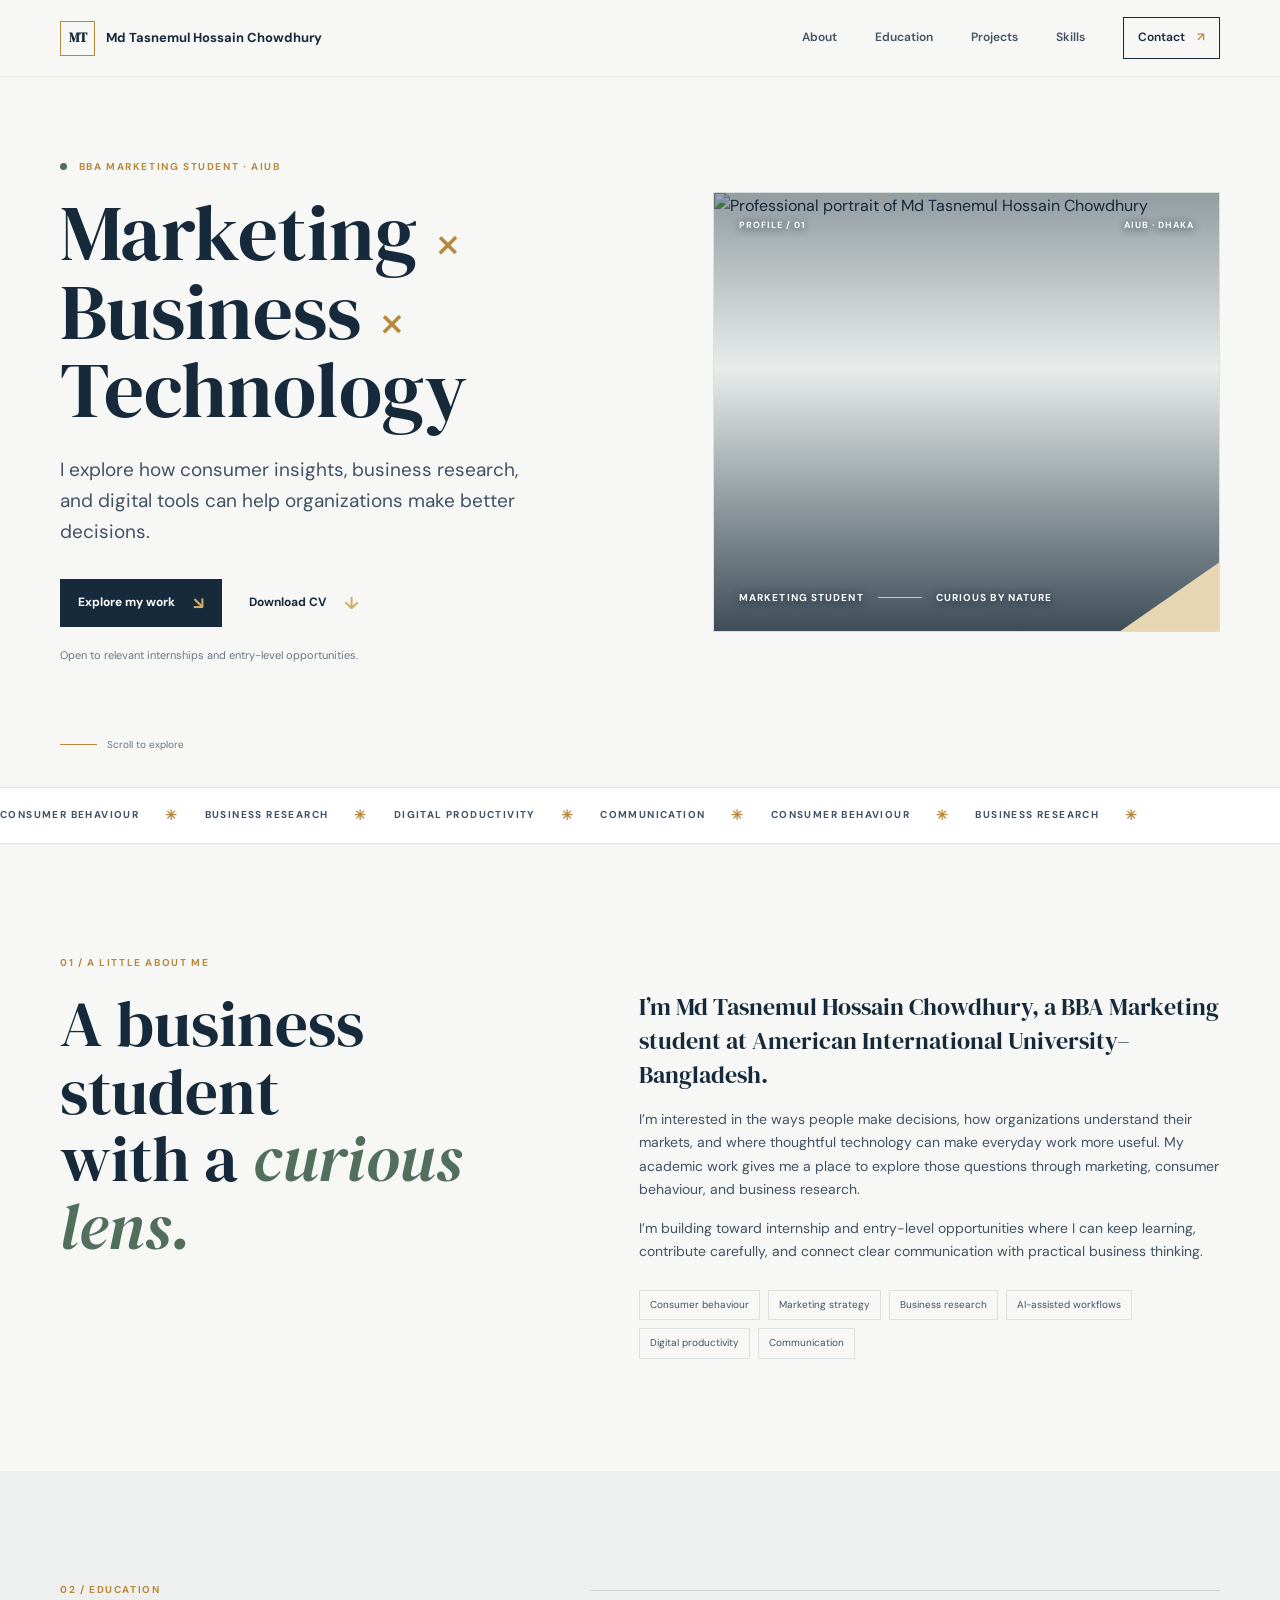
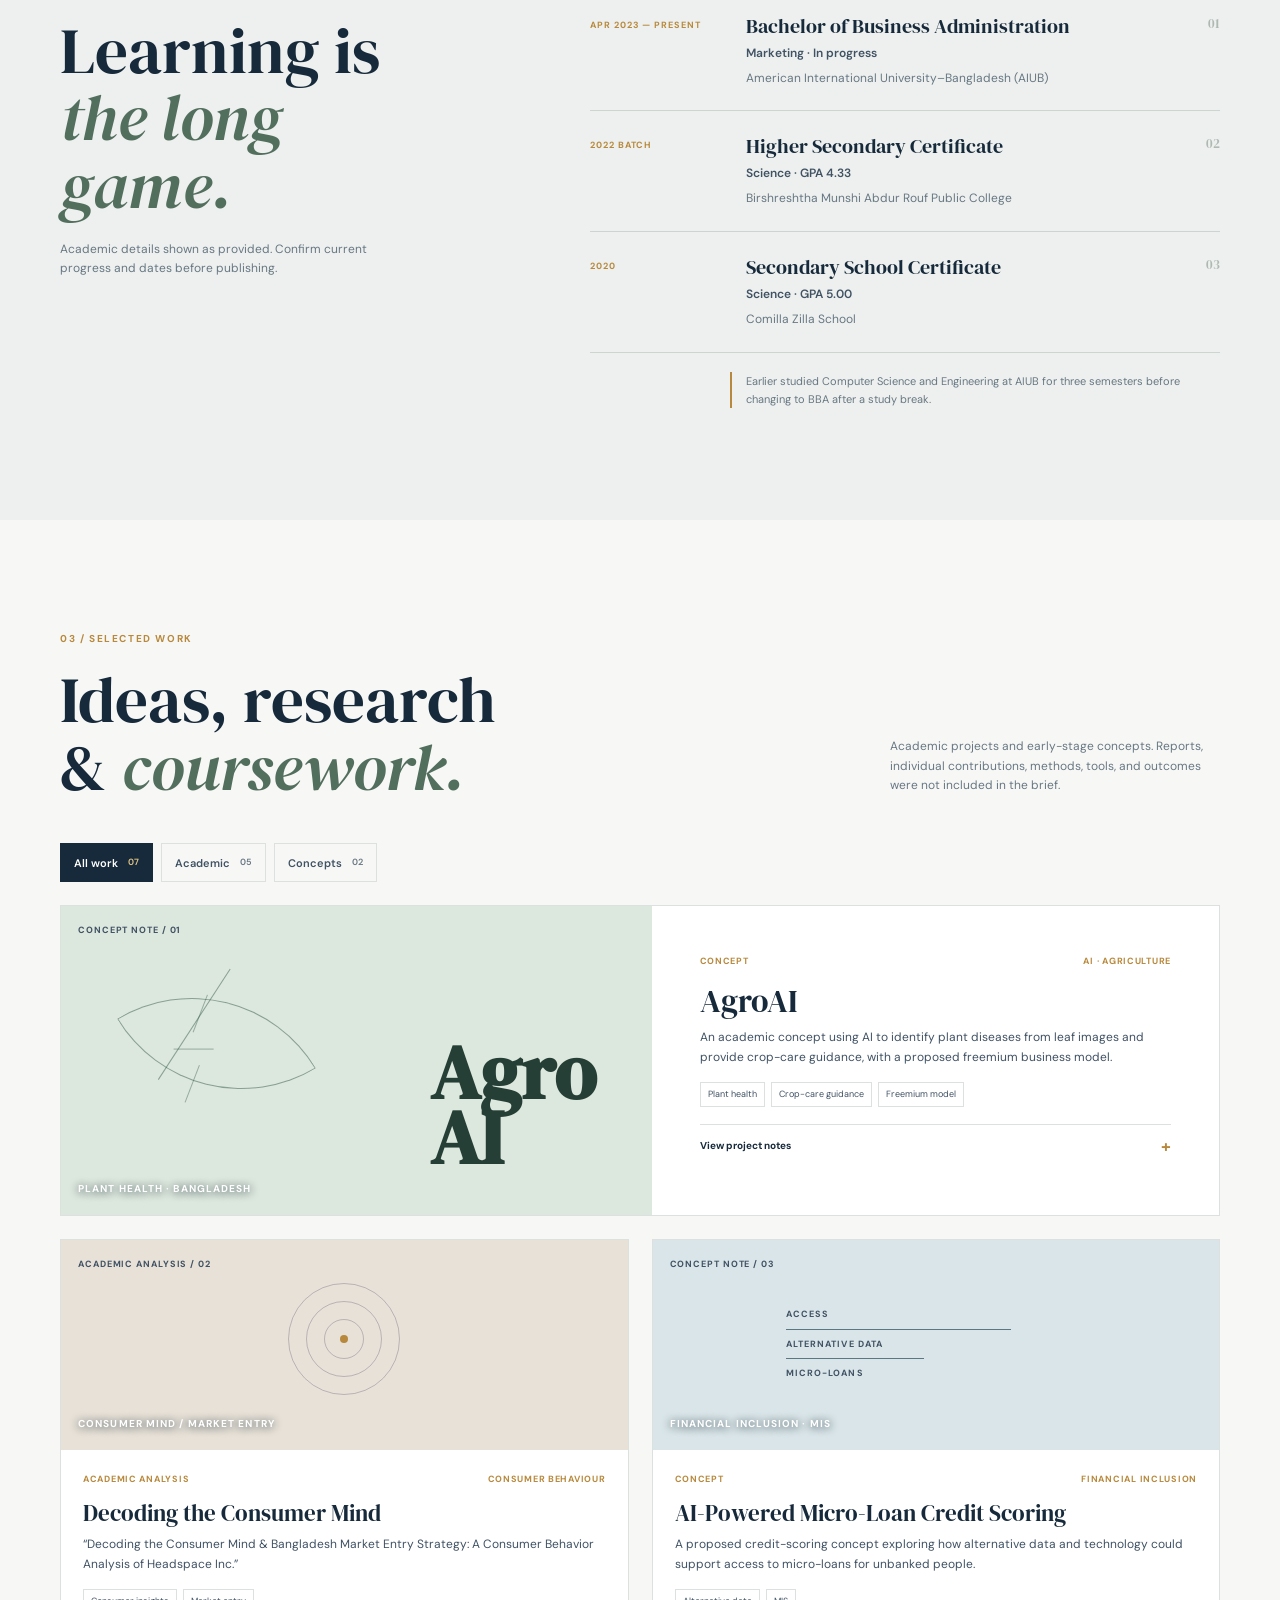
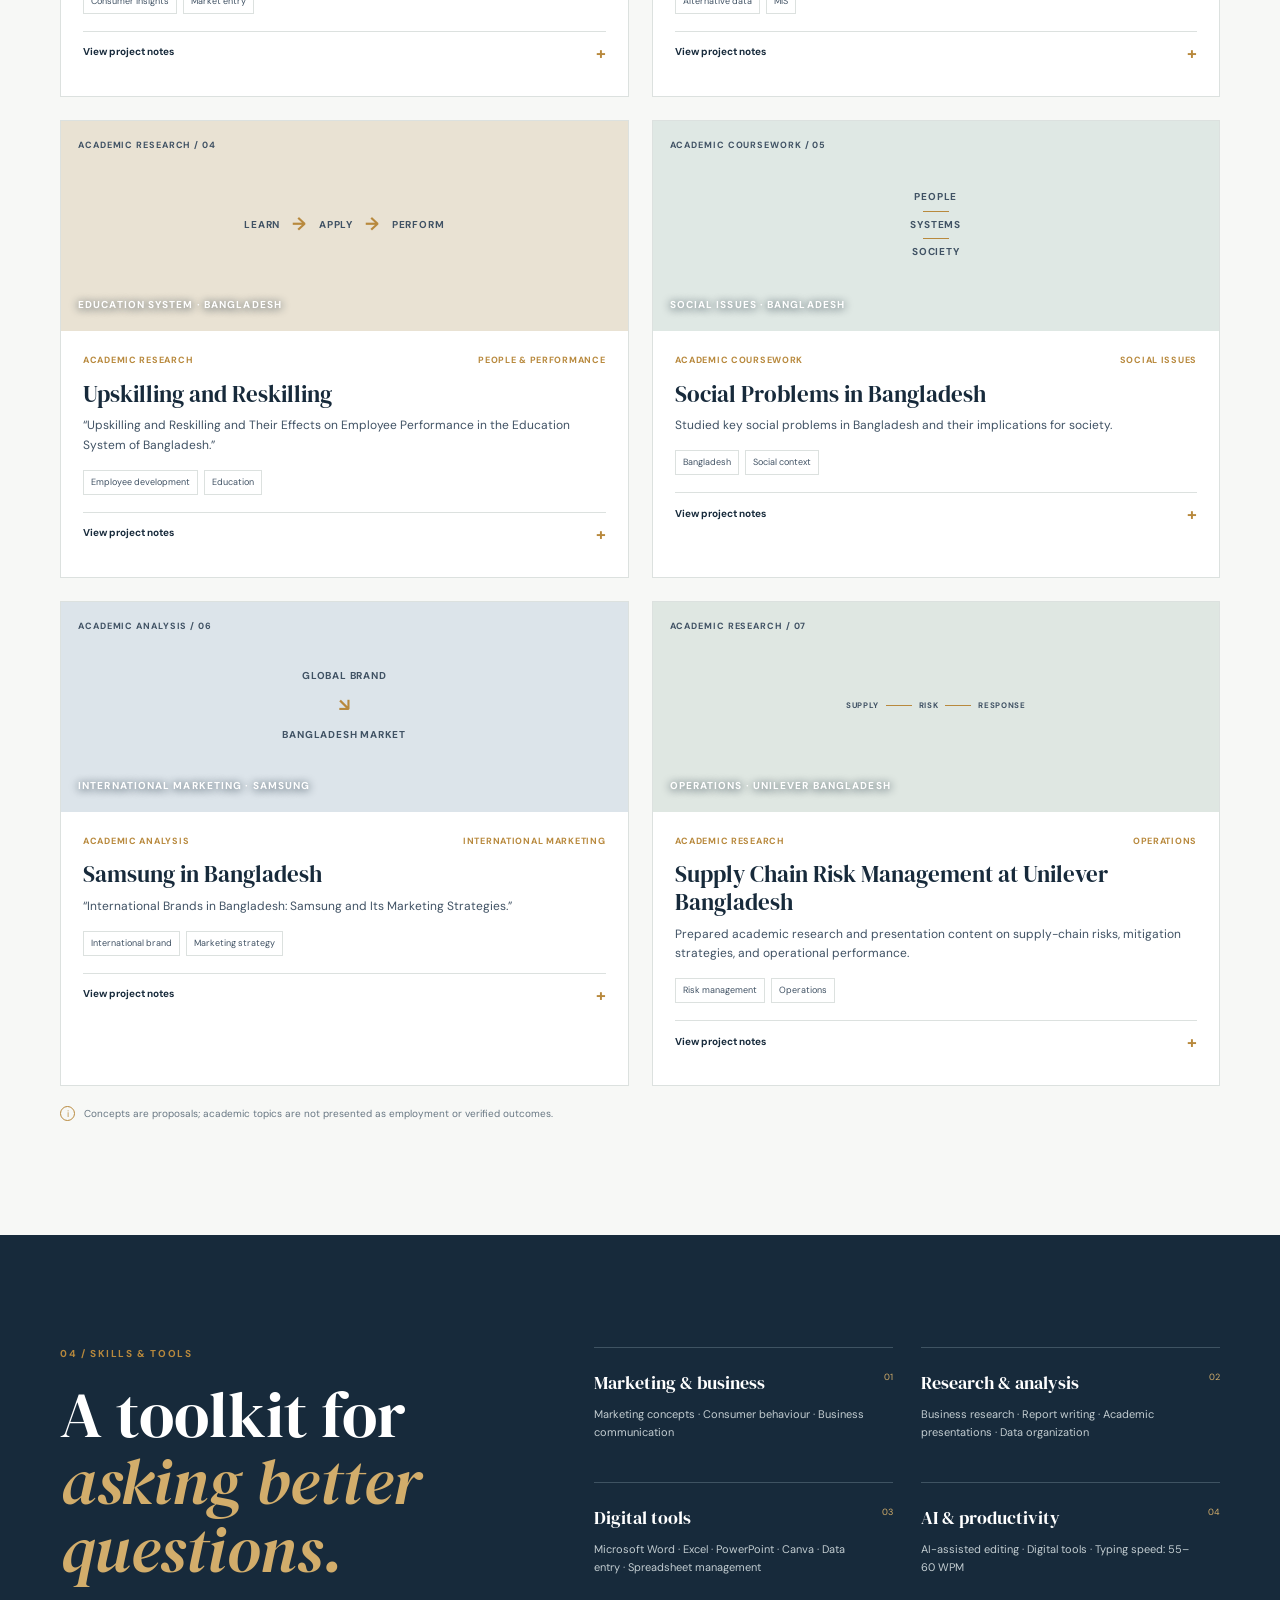
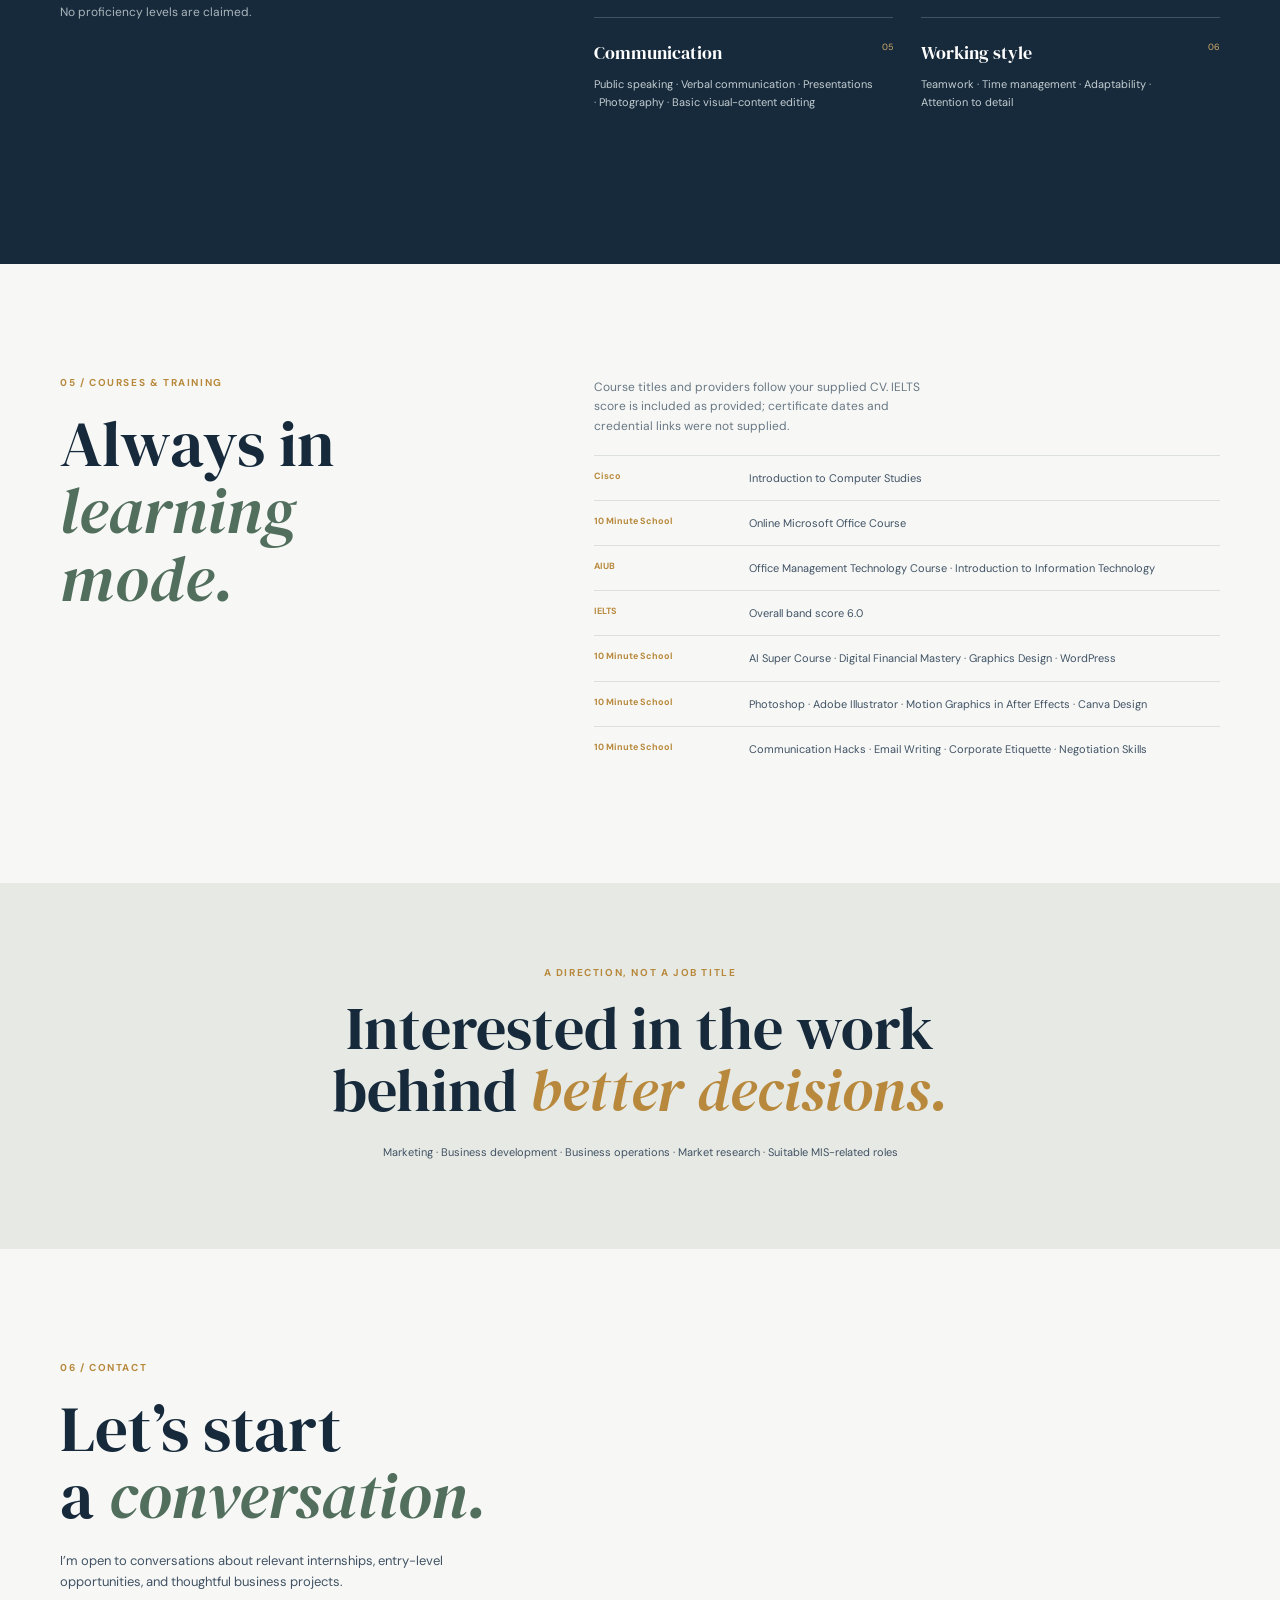
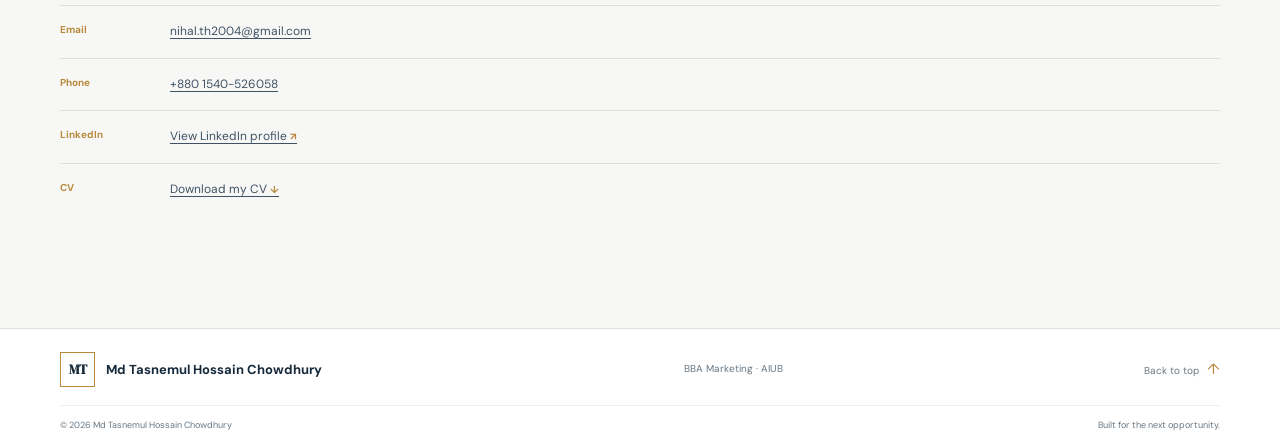
==== index.html @ a2ab6720 "Publish portfolio website" ====
<!doctype html>
<html lang="en">
<head>
  <meta charset="utf-8">
  <meta name="viewport" content="width=device-width, initial-scale=1">
  <meta name="theme-color" content="#f7f8f6">
  <meta name="description" content="Md Tasnemul Hossain Chowdhury is a BBA Marketing student at AIUB interested in consumer behaviour, business research, technology, and communication.">
  <meta property="og:type" content="website">
  <meta property="og:title" content="Md Tasnemul Hossain Chowdhury | Marketing, Business & Technology">
  <meta property="og:description" content="A BBA Marketing student exploring consumer insights, business research, and technology-enabled solutions.">
  <title>Md Tasnemul Hossain Chowdhury | Marketing, Business &amp; Technology</title>
  <link rel="preconnect" href="https://fonts.googleapis.com">
  <link rel="preconnect" href="https://fonts.gstatic.com" crossorigin>
  <link href="https://fonts.googleapis.com/css2?family=DM+Sans:wght@400;500;600;700&family=DM+Serif+Display&display=swap" rel="stylesheet">
  <link rel="stylesheet" href="styles.css">
  <script src="script.js" defer></script>
</head>
<body>
  <a class="skip-link" href="#main">Skip to content</a>
  <header class="site-header">
    <div class="header-inner wrap">
      <a class="wordmark" href="#home" aria-label="Md Tasnemul Hossain Chowdhury, home"><span class="wordmark__mark" aria-hidden="true">MT</span><span>Md Tasnemul Hossain Chowdhury</span></a>
      <button class="menu-toggle" type="button" aria-expanded="false" aria-controls="primary-navigation"><span aria-hidden="true">☰</span> Menu</button>
      <nav class="site-nav" id="primary-navigation" aria-label="Main navigation">
        <a href="#about">About</a><a href="#education">Education</a><a href="#projects">Projects</a><a href="#skills">Skills</a><a class="nav-contact" href="#contact">Contact <span aria-hidden="true">↗</span></a>
      </nav>
    </div>
  </header>
  <main id="main">
    <section class="hero wrap" id="home" aria-labelledby="hero-title">
      <div class="hero-copy reveal">
        <p class="eyebrow"><span class="status-dot" aria-hidden="true"></span> BBA Marketing student · AIUB</p>
        <h1 id="hero-title">Marketing <i>×</i><br>Business <i>×</i><br>Technology</h1>
        <p class="hero-intro">I explore how consumer insights, business research, and digital tools can help organizations make better decisions.</p>
        <div class="hero-actions"><a class="button button-dark" href="#projects">Explore my work <span aria-hidden="true">↘</span></a><a class="button button-text" href="cv.pdf" download="Md-Tasnemul-Hossain-Chowdhury-CV.pdf">Download CV <span aria-hidden="true">↓</span></a></div>
        <p class="hero-note">Open to relevant internships and entry-level opportunities.</p>
      </div>
      <div class="hero-art reveal">
        <img class="profile-photo" src="images/profile.png" alt="Professional portrait of Md Tasnemul Hossain Chowdhury" width="768" height="768" fetchpriority="high">
        <div class="art-top"><span>PROFILE / 01</span><span>AIUB · DHAKA</span></div>
        <div class="art-caption"><span>Marketing student</span><i aria-hidden="true"></i><span>Curious by nature</span></div>
      </div>
      <a class="scroll-cue" href="#about"><span aria-hidden="true"></span> Scroll to explore</a>
    </section>
    <div class="marquee" aria-label="Areas of interest"><div class="marquee-track" aria-hidden="true">CONSUMER BEHAVIOUR <b>✳</b> BUSINESS RESEARCH <b>✳</b> DIGITAL PRODUCTIVITY <b>✳</b> COMMUNICATION <b>✳</b> CONSUMER BEHAVIOUR <b>✳</b> BUSINESS RESEARCH <b>✳</b></div></div>

    <section class="section wrap split" id="about" aria-labelledby="about-title">
      <div class="section-title reveal"><p class="eyebrow">01 / A little about me</p><h2 id="about-title">A business student<br>with a <em>curious lens.</em></h2></div>
      <div class="about-copy reveal"><p class="lead">I’m Md Tasnemul Hossain Chowdhury, a BBA Marketing student at American International University–Bangladesh.</p><p>I’m interested in the ways people make decisions, how organizations understand their markets, and where thoughtful technology can make everyday work more useful. My academic work gives me a place to explore those questions through marketing, consumer behaviour, and business research.</p><p>I’m building toward internship and entry-level opportunities where I can keep learning, contribute carefully, and connect clear communication with practical business thinking.</p><div class="interest-list" aria-label="Professional interests"><span>Consumer behaviour</span><span>Marketing strategy</span><span>Business research</span><span>AI-assisted workflows</span><span>Digital productivity</span><span>Communication</span></div></div>
    </section>

    <section class="band" id="education" aria-labelledby="education-title"><div class="section wrap split education">
      <div class="section-title reveal"><p class="eyebrow">02 / Education</p><h2 id="education-title">Learning is<br><em>the long game.</em></h2><p class="small-note">Academic details shown as provided. Confirm current progress and dates before publishing.</p></div>
      <div class="timeline">
        <article class="education-item reveal"><span class="date">APR 2023 — PRESENT</span><div><h3>Bachelor of Business Administration</h3><p class="field">Marketing · In progress</p><p>American International University–Bangladesh (AIUB)</p></div><span class="item-no">01</span></article>
        <article class="education-item reveal"><span class="date">2022 BATCH</span><div><h3>Higher Secondary Certificate</h3><p class="field">Science · GPA 4.33</p><p>Birshreshtha Munshi Abdur Rouf Public College</p></div><span class="item-no">02</span></article>
        <article class="education-item reveal"><span class="date">2020</span><div><h3>Secondary School Certificate</h3><p class="field">Science · GPA 5.00</p><p>Comilla Zilla School</p></div><span class="item-no">03</span></article>
        <p class="education-aside reveal">Earlier studied Computer Science and Engineering at AIUB for three semesters before changing to BBA after a study break.</p>
      </div>
    </div></section>

    <section class="section wrap projects" id="projects" aria-labelledby="projects-title">
      <div class="section-title title-row reveal"><div><p class="eyebrow">03 / Selected work</p><h2 id="projects-title">Ideas, research<br>&amp; <em>coursework.</em></h2></div><p class="small-note">Academic projects and early-stage concepts. Reports, individual contributions, methods, tools, and outcomes were not included in the brief.</p></div>
      <div class="filters reveal" role="group" aria-label="Filter projects"><button class="filter is-active" type="button" data-filter="all" aria-pressed="true">All work <span>07</span></button><button class="filter" type="button" data-filter="academic" aria-pressed="false">Academic <span>05</span></button><button class="filter" type="button" data-filter="concept" aria-pressed="false">Concepts <span>02</span></button></div>
      <div class="project-grid">
        <article class="project-card project-feature reveal" data-category="concept"><div class="project-art art-agro" aria-hidden="true"><span class="art-label">CONCEPT NOTE / 01</span><div class="leaf-shape"><i></i><i></i><i></i></div><strong>Agro<br>AI</strong><span class="art-caption">Plant health · Bangladesh</span></div><div class="project-copy"><div class="project-meta"><span>Concept</span><span>AI · Agriculture</span></div><h3>AgroAI</h3><p>An academic concept using AI to identify plant diseases from leaf images and provide crop-care guidance, with a proposed freemium business model.</p><div class="tags"><span>Plant health</span><span>Crop-care guidance</span><span>Freemium model</span></div><details><summary>View project notes <b aria-hidden="true">+</b></summary><dl><dt>Overview</dt><dd>Proposed concept combining leaf-disease detection with practical agricultural guidance.</dd><dt>Proposed approach</dt><dd>Crop guidance, weather recommendations, monitoring, and sponsored agricultural product recommendations.</dd><dt>Contribution, tools &amp; outcomes</dt><dd>Described in the supplied CV as an academic concept. No deployed system or measured outcomes are claimed.</dd><dt>Artifact</dt><dd>No report or presentation supplied.</dd></dl></details></div></article>
        <article class="project-card reveal" data-category="academic"><div class="project-art art-headspace" aria-hidden="true"><span class="art-label">ACADEMIC ANALYSIS / 02</span><div class="rings"><i></i><i></i><i></i><b></b></div><span class="art-caption">Consumer mind / Market entry</span></div><div class="project-copy"><div class="project-meta"><span>Academic analysis</span><span>Consumer behaviour</span></div><h3>Decoding the Consumer Mind</h3><p>“Decoding the Consumer Mind &amp; Bangladesh Market Entry Strategy: A Consumer Behavior Analysis of Headspace Inc.”</p><div class="tags"><span>Consumer insights</span><span>Market entry</span></div><details><summary>View project notes <b aria-hidden="true">+</b></summary><dl><dt>Focus</dt><dd>Consumer behaviour analysis and a Bangladesh market-entry strategy for Headspace Inc.</dd><dt>Method, contribution &amp; tools</dt><dd>Research method, individual contribution, and tools were not supplied.</dd><dt>Findings &amp; artifact</dt><dd>Findings and report or presentation links were not supplied.</dd></dl></details></div></article>
        <article class="project-card reveal" data-category="concept"><div class="project-art art-credit" aria-hidden="true"><span class="art-label">CONCEPT NOTE / 03</span><div class="credit-graphic"><span>ACCESS</span><i></i><span>ALTERNATIVE DATA</span><i class="short"></i><span>MICRO-LOANS</span></div><span class="art-caption">Financial inclusion · MIS</span></div><div class="project-copy"><div class="project-meta"><span>Concept</span><span>Financial inclusion</span></div><h3>AI-Powered Micro-Loan Credit Scoring</h3><p>A proposed credit-scoring concept exploring how alternative data and technology could support access to micro-loans for unbanked people.</p><div class="tags"><span>Alternative data</span><span>MIS</span></div><details><summary>View project notes <b aria-hidden="true">+</b></summary><dl><dt>Overview</dt><dd>A proposed AI-based credit-scoring and financial-inclusion concept.</dd><dt>Approach</dt><dd>Explores alternative data and technology in relation to micro-loan access.</dd><dt>Contribution, tools &amp; outcomes</dt><dd>Individual role, tools, findings, and implementation details were not supplied. This is a proposal, not a deployed system.</dd><dt>Artifact</dt><dd>No report or presentation supplied.</dd></dl></details></div></article>
        <article class="project-card reveal" data-category="academic"><div class="project-art art-learning" aria-hidden="true"><span class="art-label">ACADEMIC RESEARCH / 04</span><div class="learning-graphic"><span>LEARN</span><b>→</b><span>APPLY</span><b>→</b><span>PERFORM</span></div><span class="art-caption">Education system · Bangladesh</span></div><div class="project-copy"><div class="project-meta"><span>Academic research</span><span>People &amp; performance</span></div><h3>Upskilling and Reskilling</h3><p>“Upskilling and Reskilling and Their Effects on Employee Performance in the Education System of Bangladesh.”</p><div class="tags"><span>Employee development</span><span>Education</span></div><details><summary>View project notes <b aria-hidden="true">+</b></summary><dl><dt>Focus</dt><dd>Relationship between upskilling, reskilling, and employee performance in Bangladesh’s education system.</dd><dt>Method, contribution &amp; tools</dt><dd>Research method, individual contribution, and tools were not supplied.</dd><dt>Findings &amp; artifact</dt><dd>Findings and report or presentation links were not supplied.</dd></dl></details></div></article>
        <article class="project-card reveal" data-category="academic"><div class="project-art art-social" aria-hidden="true"><span class="art-label">ACADEMIC COURSEWORK / 05</span><div class="social-graphic"><span>PEOPLE</span><i></i><span>SYSTEMS</span><i></i><span>SOCIETY</span></div><span class="art-caption">Social issues · Bangladesh</span></div><div class="project-copy"><div class="project-meta"><span>Academic coursework</span><span>Social issues</span></div><h3>Social Problems in Bangladesh</h3><p>Studied key social problems in Bangladesh and their implications for society.</p><div class="tags"><span>Bangladesh</span><span>Social context</span></div><details><summary>View project notes <b aria-hidden="true">+</b></summary><dl><dt>Focus</dt><dd>Key social problems in Bangladesh and their implications for society.</dd><dt>Method, contribution &amp; tools</dt><dd>The supplied CV describes this as academic study; more detailed methods and tools were not included.</dd><dt>Findings &amp; artifact</dt><dd>Specific findings and course artifacts were not supplied.</dd></dl></details></div></article>
        <article class="project-card reveal" data-category="academic"><div class="project-art art-samsung" aria-hidden="true"><span class="art-label">ACADEMIC ANALYSIS / 06</span><div class="brand-graphic"><span>GLOBAL BRAND</span><i aria-hidden="true">↘</i><span>BANGLADESH MARKET</span></div><span class="art-caption">International marketing · Samsung</span></div><div class="project-copy"><div class="project-meta"><span>Academic analysis</span><span>International marketing</span></div><h3>Samsung in Bangladesh</h3><p>“International Brands in Bangladesh: Samsung and Its Marketing Strategies.”</p><div class="tags"><span>International brand</span><span>Marketing strategy</span></div><details><summary>View project notes <b aria-hidden="true">+</b></summary><dl><dt>Focus</dt><dd>Samsung’s presence in Bangladesh and its marketing strategies as an international brand.</dd><dt>Method, contribution &amp; tools</dt><dd>The supplied CV describes an academic analysis; further research methods and tools were not included.</dd><dt>Findings &amp; artifact</dt><dd>Specific findings and supporting presentation artifacts were not supplied.</dd></dl></details></div></article>
        <article class="project-card reveal" data-category="academic"><div class="project-art art-supply" aria-hidden="true"><span class="art-label">ACADEMIC RESEARCH / 07</span><div class="supply-graphic"><span>SUPPLY</span><i></i><span>RISK</span><i></i><span>RESPONSE</span></div><span class="art-caption">Operations · Unilever Bangladesh</span></div><div class="project-copy"><div class="project-meta"><span>Academic research</span><span>Operations</span></div><h3>Supply Chain Risk Management at Unilever Bangladesh</h3><p>Prepared academic research and presentation content on supply-chain risks, mitigation strategies, and operational performance.</p><div class="tags"><span>Risk management</span><span>Operations</span></div><details><summary>View project notes <b aria-hidden="true">+</b></summary><dl><dt>Focus</dt><dd>Supply-chain risks, mitigation strategies, and operational performance at Unilever Bangladesh.</dd><dt>Method, contribution &amp; tools</dt><dd>The supplied CV confirms research and presentation preparation; specific methods and tools were not included.</dd><dt>Findings &amp; artifact</dt><dd>Specific findings and presentation files were not supplied.</dd></dl></details></div></article>
      </div>
      <p class="project-footnote"><span aria-hidden="true">i</span> Concepts are proposals; academic topics are not presented as employment or verified outcomes.</p>
    </section>

    <section class="dark-band" id="skills" aria-labelledby="skills-title"><div class="section wrap split skills"><div class="section-title reveal"><p class="eyebrow">04 / Skills &amp; tools</p><h2 id="skills-title">A toolkit for<br><em>asking better questions.</em></h2><p class="small-note">No proficiency levels are claimed.</p></div><div class="skill-grid">
      <article class="skill reveal"><span>01</span><h3>Marketing &amp; business</h3><p>Marketing concepts · Consumer behaviour · Business communication</p></article><article class="skill reveal"><span>02</span><h3>Research &amp; analysis</h3><p>Business research · Report writing · Academic presentations · Data organization</p></article><article class="skill reveal"><span>03</span><h3>Digital tools</h3><p>Microsoft Word · Excel · PowerPoint · Canva · Data entry · Spreadsheet management</p></article><article class="skill reveal"><span>04</span><h3>AI &amp; productivity</h3><p>AI-assisted editing · Digital tools · Typing speed: 55–60 WPM</p></article><article class="skill reveal"><span>05</span><h3>Communication</h3><p>Public speaking · Verbal communication · Presentations · Photography · Basic visual-content editing</p></article><article class="skill reveal"><span>06</span><h3>Working style</h3><p>Teamwork · Time management · Adaptability · Attention to detail</p></article>
    </div></div></section>

    <section class="section wrap split training" id="training" aria-labelledby="training-title"><div class="section-title reveal"><p class="eyebrow">05 / Courses &amp; training</p><h2 id="training-title">Always in<br><em>learning mode.</em></h2></div><div class="training-copy reveal"><p class="small-note">Course titles and providers follow your supplied CV. IELTS score is included as provided; certificate dates and credential links were not supplied.</p><div class="course-list"><div><span>Cisco</span><p>Introduction to Computer Studies</p></div><div><span>10 Minute School</span><p>Online Microsoft Office Course</p></div><div><span>AIUB</span><p>Office Management Technology Course · Introduction to Information Technology</p></div><div><span>IELTS</span><p>Overall band score 6.0</p></div><div><span>10 Minute School</span><p>AI Super Course · Digital Financial Mastery · Graphics Design · WordPress</p></div><div><span>10 Minute School</span><p>Photoshop · Adobe Illustrator · Motion Graphics in After Effects · Canva Design</p></div><div><span>10 Minute School</span><p>Communication Hacks · Email Writing · Corporate Etiquette · Negotiation Skills</p></div></div></div></section>

    <section class="opportunity"><div class="wrap reveal"><p class="eyebrow">A direction, not a job title</p><h2>Interested in the work<br>behind <em>better decisions.</em></h2><p>Marketing · Business development · Business operations · Market research · Suitable MIS-related roles</p></div></section>

    <section class="section wrap contact" id="contact" aria-labelledby="contact-title"><div class="contact-intro reveal"><p class="eyebrow">06 / Contact</p><h2 id="contact-title">Let’s start<br>a <em>conversation.</em></h2><p>I’m open to conversations about relevant internships, entry-level opportunities, and thoughtful business projects.</p></div><div class="contact-details reveal"><div><span>Email</span><a href="mailto:nihal.th2004@gmail.com">nihal.th2004@gmail.com</a></div><div><span>Phone</span><a href="tel:+8801540526058">+880 1540-526058</a></div><div><span>LinkedIn</span><a href="https://www.linkedin.com/in/md-tasnemul-hossain-chowdhury-95a2982a0" target="_blank" rel="noopener noreferrer">View LinkedIn profile <span aria-hidden="true">↗</span></a></div><div><span>CV</span><a href="cv.pdf" download="Md-Tasnemul-Hossain-Chowdhury-CV.pdf">Download my CV <span aria-hidden="true">↓</span></a></div></div></section>
  </main>
  <footer class="site-footer"><div class="wrap footer-top"><a class="wordmark" href="#home"><span class="wordmark__mark" aria-hidden="true">MT</span><span>Md Tasnemul Hossain Chowdhury</span></a><p>BBA Marketing · AIUB</p><a href="#home">Back to top <span aria-hidden="true">↑</span></a></div><div class="wrap footer-bottom"><span>© <span id="current-year">2026</span> Md Tasnemul Hossain Chowdhury</span><span>Built for the next opportunity.</span></div></footer>
</body>
</html>
---- styles.css ----
:root{color-scheme:light;--ink:#172a3b;--soft:#405264;--muted:#687783;--paper:#f7f8f6;--white:#fff;--line:#dce1df;--gold:#b8893d;--gold-pale:#e7d6b2;--green:#526e5d;--serif:"DM Serif Display",Georgia,serif;--sans:"DM Sans","Segoe UI",sans-serif;--wrap:1160px}
*{box-sizing:border-box}html{scroll-behavior:smooth;scroll-padding-top:86px}body{margin:0;background:var(--paper);color:var(--ink);font-family:var(--sans);font-size:16px;line-height:1.65;-webkit-font-smoothing:antialiased}button,a{font:inherit;-webkit-tap-highlight-color:transparent}a{color:inherit}button:focus-visible,a:focus-visible,summary:focus-visible{outline:3px solid var(--gold);outline-offset:4px}::selection{color:var(--ink);background:var(--gold-pale)}.wrap{width:min(var(--wrap),calc(100% - 64px));margin-inline:auto}.skip-link{position:fixed;z-index:100;top:12px;left:12px;padding:10px 14px;transform:translateY(-160%);background:var(--ink);color:white}.skip-link:focus{transform:translateY(0)}
.site-header{position:sticky;z-index:20;top:0;border-bottom:1px solid #172a3b14;background:#f7f8f6f2;backdrop-filter:blur(14px)}.header-inner{display:flex;min-height:76px;align-items:center;justify-content:space-between;gap:28px}.wordmark{display:inline-flex;align-items:center;gap:11px;text-decoration:none;font-size:13px;font-weight:700}.wordmark__mark{display:grid;width:35px;aspect-ratio:1;place-items:center;border:1px solid var(--gold);font-family:var(--serif);font-size:13px}.site-nav{display:flex;align-items:center;gap:clamp(20px,3vw,38px)}.site-nav a{position:relative;color:var(--soft);font-size:12px;font-weight:600;text-decoration:none}.site-nav a:not(.nav-contact):after{position:absolute;right:0;bottom:-7px;left:0;height:1px;transform:scaleX(0);transform-origin:left;background:var(--gold);content:"";transition:transform .2s}.site-nav a:hover,.site-nav a.is-current{color:var(--ink)}.site-nav a.is-current:after,.site-nav a:not(.nav-contact):hover:after{transform:scaleX(1)}.site-nav .nav-contact{padding:10px 14px;border:1px solid var(--ink);color:var(--ink)}.nav-contact span{margin-left:9px;color:var(--gold)}.menu-toggle{display:none}
.hero{position:relative;display:grid;min-height:min(710px,calc(100svh - 76px));grid-template-columns:1.06fr .94fr;align-items:center;gap:7%;padding-top:60px;padding-bottom:100px}.eyebrow{margin:0 0 20px;color:var(--gold);font-size:10px;font-weight:700;letter-spacing:.16em;line-height:1.4;text-transform:uppercase}.status-dot{display:inline-block;width:7px;height:7px;margin-right:8px;border-radius:50%;background:var(--green)}h1,h2,h3,p{overflow-wrap:anywhere}.hero h1{margin:0;font-family:var(--serif);font-size:clamp(48px,6.2vw,82px);font-weight:400;line-height:.99}.hero h1 i{color:var(--gold);font-family:var(--sans);font-size:.64em;font-style:normal}.hero-intro{max-width:490px;margin:24px 0 0;color:var(--soft);font-size:clamp(16px,1.7vw,19px);line-height:1.65}.hero-actions{display:flex;flex-wrap:wrap;align-items:center;gap:12px 25px;margin-top:31px}.button{display:inline-flex;min-height:48px;align-items:center;justify-content:center;gap:18px;padding:0 18px;font-size:12px;font-weight:700;text-decoration:none;transition:transform .2s,background .2s}.button:hover{transform:translateY(-2px)}.button-dark{background:var(--ink);color:white}.button-dark:hover{background:#294458}.button-dark span,.button-text span{color:#d2ad6b;font-size:17px}.button-text{padding-inline:2px}.hero-note{margin:19px 0 0;color:var(--muted);font-size:11px}.hero-art{position:relative;display:grid;min-height:440px;align-content:space-between;overflow:hidden;padding:25px;border:1px solid #d9dfdb;background:#e8edeb}.hero-art:before{position:absolute;top:14%;right:-10%;width:78%;aspect-ratio:1;border:1px solid #526e5d3d;border-radius:50%;content:""}.hero-art:after{position:absolute;right:-1px;bottom:-1px;width:45%;height:42%;background:var(--gold-pale);clip-path:polygon(100% 0,100% 100%,0 100%);content:""}.art-top,.art-caption{position:relative;z-index:2;display:flex;justify-content:space-between;gap:14px;color:var(--muted);font-size:9px;font-weight:700;letter-spacing:.11em;text-transform:uppercase}.art-monogram{position:relative;z-index:2;align-self:center;padding-left:3%;font-family:var(--serif);font-size:clamp(132px,19vw,250px);line-height:.9}.art-monogram span{color:var(--gold)}.art-orbit{position:absolute;z-index:1;width:45%;aspect-ratio:1;border:1px solid #b8893d8f;border-radius:50%}.orbit-one{top:22%;right:14%}.orbit-two{top:29%;right:21%;width:31%;border-color:#172a3b30}.art-caption{align-items:center;justify-content:flex-start}.art-caption i{width:44px;height:1px;background:var(--gold)}.art-stamp{position:absolute;z-index:3;right:18px;bottom:18px;display:grid;width:44px;aspect-ratio:1;place-content:center;border:1px solid #172a3b42;font-family:var(--serif);font-size:13px;line-height:1.05;text-align:center}.scroll-cue{position:absolute;bottom:34px;left:0;display:inline-flex;align-items:center;gap:10px;color:var(--muted);font-size:10px;text-decoration:none}.scroll-cue span{width:37px;height:1px;background:var(--gold)}.marquee{overflow:hidden;border-block:1px solid var(--line);background:white}.marquee-track{display:flex;width:max-content;align-items:center;gap:26px;padding:16px 0;color:var(--soft);font-size:10px;font-weight:700;letter-spacing:.14em;white-space:nowrap}.marquee-track b{color:var(--gold);font-size:14px}.js .marquee-track{animation:drift 34s linear infinite}
.section{padding-block:112px}.split{display:grid;grid-template-columns:.9fr 1.1fr;gap:9%}.section-title h2,.contact h2,.opportunity h2{margin:0;font-family:var(--serif);font-size:clamp(42px,5.1vw,65px);font-weight:400;line-height:1.04}.section-title h2 em,.contact h2 em,.opportunity h2 em{color:var(--green);font-weight:400}.about-copy{padding-top:34px}.about-copy p{max-width:620px;margin:0 0 16px;color:var(--soft);font-size:14px}.about-copy .lead{color:var(--ink);font-family:var(--serif);font-size:24px;line-height:1.42}.interest-list,.tags{display:flex;flex-wrap:wrap;gap:8px;margin-top:27px}.interest-list span,.tags span{padding:6px 10px;border:1px solid var(--line);color:var(--soft);font-size:10px}.band{background:#edf0ee}.education{grid-template-columns:.78fr 1.22fr;gap:11%}.small-note{max-width:330px;margin:20px 0 0;color:var(--muted);font-size:12px}.timeline{padding-top:7px}.education-item{display:grid;grid-template-columns:138px 1fr 34px;gap:18px;padding:22px 0;border-top:1px solid #cdd5d1}.education-item:last-of-type{border-bottom:1px solid #cdd5d1}.date{padding-top:5px;color:var(--gold);font-size:9px;font-weight:700;letter-spacing:.1em}.education-item h3{margin:0;font-family:var(--serif);font-size:20px;font-weight:400;line-height:1.3}.education-item p{margin:5px 0 0;color:var(--muted);font-size:12px}.education-item .field{color:var(--soft);font-weight:600}.item-no{color:#aeb9b3;font-family:var(--serif);font-size:13px;text-align:right}.education-aside{max-width:490px;margin:19px 0 0 auto;padding-left:14px;border-left:2px solid var(--gold);color:var(--muted);font-size:11px}
.title-row{display:flex;align-items:flex-end;justify-content:space-between;gap:30px}.title-row .small-note{max-width:330px;margin-bottom:5px}.filters{display:flex;flex-wrap:wrap;gap:8px;margin:42px 0 23px}.filter{display:inline-flex;min-height:39px;align-items:center;gap:10px;padding:0 13px;border:1px solid var(--line);background:transparent;color:var(--soft);cursor:pointer;font-size:11px;font-weight:600}.filter span{color:var(--muted);font-size:9px}.filter:hover,.filter.is-active{border-color:var(--ink);background:var(--ink);color:white}.filter.is-active span{color:#e6c786}.project-grid{display:grid;grid-template-columns:repeat(2,minmax(0,1fr));gap:23px}.project-card{min-width:0;border:1px solid var(--line);background:white}.project-feature{grid-column:span 2;display:grid;grid-template-columns:1.02fr .98fr}.project-art{position:relative;display:flex;min-height:210px;flex-direction:column;justify-content:space-between;overflow:hidden;padding:17px}.project-feature .project-art{min-height:100%}.art-agro{background:#dce7dd}.art-headspace{background:#e7e1d7}.art-credit{background:#d9e5e8}.art-learning{background:#e9e2d3}.art-supply{background:#dfe7e2}.art-label{position:relative;z-index:2;color:var(--soft);font-size:9px;font-weight:700;letter-spacing:.1em}.art-caption{position:relative;z-index:2;color:var(--soft);font-size:10px}.project-art strong{position:relative;z-index:2;align-self:flex-end;margin:auto 7% 12px 0;color:#253f36;font-family:var(--serif);font-size:clamp(42px,7vw,77px);line-height:.84}.leaf-shape{position:absolute;top:21%;left:14%;width:145px;height:145px;transform:rotate(-31deg);border:1px solid #2b543f7a;border-radius:0 100% 0 100%}.leaf-shape:before{position:absolute;top:50%;left:2%;width:132px;height:1px;transform:rotate(-26deg);transform-origin:left;background:#2b543f7a;content:""}.leaf-shape i{position:absolute;top:26%;left:37%;width:40px;height:1px;transform:rotate(-38deg);background:#2b543f66}.leaf-shape i:nth-child(2){top:45%;left:20%;transform:rotate(31deg)}.leaf-shape i:nth-child(3){top:65%;left:7%}.rings{position:absolute;top:47%;left:50%;width:112px;aspect-ratio:1;transform:translate(-50%,-50%)}.rings i{position:absolute;inset:0;border:1px solid #5b4b6f52;border-radius:50%}.rings i:nth-child(2){inset:18px}.rings i:nth-child(3){inset:36px}.rings b{position:absolute;top:calc(50% - 4px);left:calc(50% - 4px);width:8px;aspect-ratio:1;border-radius:50%;background:var(--gold)}.credit-graphic{display:grid;width:min(300px,90%);gap:7px;margin:auto;color:var(--soft);font-size:9px;font-weight:700;letter-spacing:.12em}.credit-graphic i{width:75%;height:1px;background:#5b7780}.credit-graphic .short{width:46%}.learning-graphic,.supply-graphic{display:flex;flex-wrap:wrap;align-items:center;justify-content:center;gap:12px;margin:auto;color:var(--soft);font-size:10px;font-weight:700;letter-spacing:.08em}.learning-graphic b{color:var(--gold);font-size:18px}.supply-graphic{gap:7px;font-size:8px}.supply-graphic i{width:26px;height:1px;background:var(--gold)}.project-copy{padding:22px}.project-feature .project-copy{align-self:center;padding:clamp(23px,4vw,48px)}.project-meta{display:flex;flex-wrap:wrap;justify-content:space-between;gap:8px;color:var(--gold);font-size:9px;font-weight:700;letter-spacing:.08em;text-transform:uppercase}.project-copy h3{margin:13px 0 8px;font-family:var(--serif);font-size:23px;font-weight:400;line-height:1.2}.project-feature h3{font-size:32px}.project-copy>p{margin:0;color:var(--soft);font-size:12px}.tags{gap:6px;margin-top:14px}.tags span{padding:4px 7px;font-size:9px}.project-copy details{margin-top:17px;border-top:1px solid var(--line)}.project-copy summary{display:flex;min-height:42px;align-items:center;justify-content:space-between;gap:12px;cursor:pointer;font-size:10px;font-weight:700;list-style:none}.project-copy summary::-webkit-details-marker{display:none}.project-copy summary b{color:var(--gold);font-size:17px;transition:transform .2s}.project-copy details[open] summary b{transform:rotate(45deg)}.project-copy dl{display:grid;grid-template-columns:110px 1fr;gap:8px 13px;margin:0 0 15px}.project-copy dt{color:var(--muted);font-size:9px;font-weight:700}.project-copy dd{margin:0;color:var(--soft);font-size:10px}.project-card[hidden]{display:none}.project-footnote{display:flex;align-items:flex-start;gap:9px;margin:20px 0 0;color:var(--muted);font-size:10px}.project-footnote span{display:grid;width:15px;height:15px;flex:0 0 15px;place-items:center;border:1px solid var(--gold);border-radius:50%;color:var(--gold);font-size:9px}
.dark-band{background:var(--ink);color:white}.skills{grid-template-columns:.8fr 1.2fr;gap:10%}.skills .section-title h2{color:white}.skills .section-title h2 em{color:#d2ad6b}.skills .small-note{color:#aab6bc}.skill-grid{display:grid;grid-template-columns:repeat(2,minmax(0,1fr));column-gap:28px}.skill{position:relative;min-height:135px;padding:20px 20px 20px 0;border-top:1px solid #3f5362}.skill>span{position:absolute;top:22px;right:0;color:#d2ad6b;font-size:9px}.skill h3{margin:0 25px 8px 0;font-family:var(--serif);font-size:18px;font-weight:400}.skill p{margin:0;color:#c3cdd1;font-size:11px}.training{grid-template-columns:.8fr 1.2fr;gap:10%}.training-copy>.small-note{margin:2px 0 18px}.course-list>div{display:grid;grid-template-columns:138px 1fr;gap:17px;padding:13px 0;border-top:1px solid var(--line)}.course-list span{color:var(--gold);font-size:9px;font-weight:700}.course-list p{margin:0;color:var(--soft);font-size:11px}.opportunity{background:#e7e9e4;text-align:center}.opportunity .wrap{padding-block:83px 88px}.opportunity .eyebrow{margin-bottom:17px}.opportunity h2{font-size:clamp(39px,5vw,60px)}.opportunity h2 em{color:var(--gold)}.opportunity .wrap>p:last-child{margin:21px 0 0;color:var(--soft);font-size:11px}.contact{grid-template-columns:1fr .82fr;gap:12%}.contact-intro>p:last-child{max-width:390px;margin:20px 0 0;color:var(--soft);font-size:13px}.contact-details{padding-top:12px}.contact-details>div{display:grid;grid-template-columns:95px 1fr;gap:15px;padding:16px 0;border-top:1px solid var(--line)}.contact-details span{color:var(--gold);font-size:10px;font-weight:700}.contact-details p{margin:0;color:var(--muted);font-size:12px;overflow-wrap:anywhere}.contact-details .contact-note{margin:18px 0 0;font-size:10px}.site-footer{padding:23px 0 15px;border-top:1px solid var(--line);background:white}.footer-top{display:flex;align-items:center;justify-content:space-between;gap:18px}.footer-top>p,.footer-top>a:last-child{margin:0;color:var(--muted);font-size:10px;text-decoration:none}.footer-top>a:last-child span{padding-left:5px;color:var(--gold);font-size:15px}.footer-bottom{display:flex;justify-content:space-between;gap:12px;margin-top:18px;padding-top:12px;border-top:1px solid #edf0ee;color:var(--muted);font-size:9px}
.js .reveal{opacity:0;transform:translateY(14px);transition:opacity .65s,transform .65s}.js .reveal.is-visible{opacity:1;transform:none}@keyframes drift{to{transform:translateX(-50%)}}
@media(max-width:900px){.wrap{width:min(var(--wrap),calc(100% - 44px))}.hero{gap:5%}.hero-art{min-height:380px}.education,.skills,.training{grid-template-columns:.7fr 1.3fr;gap:7%}.split{gap:6%}.project-copy{padding:18px}.project-feature .project-copy{padding:25px}}
@media(max-width:700px){html{scroll-padding-top:70px}.wrap{width:calc(100% - 38px)}.header-inner{min-height:67px}.wordmark{font-size:11px}.wordmark>span:last-child{max-width:190px}.menu-toggle{display:inline-flex;min-height:42px;align-items:center;gap:9px;padding:7px 0 7px 10px;border:0;background:transparent;color:var(--ink);cursor:pointer;font-size:11px;font-weight:700}.site-nav{position:absolute;top:100%;right:0;left:0;display:none;align-items:stretch;gap:0;padding:7px 19px 17px;border-bottom:1px solid var(--line);background:var(--paper)}.site-nav.is-open{display:flex;flex-direction:column}.site-nav a{padding:12px 0;border-bottom:1px solid var(--line);font-size:13px}.site-nav .nav-contact{margin-top:10px;padding:10px 12px;border:1px solid var(--ink);text-align:center}.hero{min-height:0;grid-template-columns:1fr;gap:37px;padding-top:69px;padding-bottom:104px}.hero h1{font-size:clamp(53px,12vw,77px)}.hero-art{min-height:330px}.art-monogram{font-size:clamp(135px,39vw,210px)}.scroll-cue{bottom:32px}.marquee-track{gap:18px;padding-block:13px;font-size:9px}.section{padding-block:78px}.split,.education,.skills,.training,.contact{grid-template-columns:1fr;gap:29px}.about-copy{padding-top:0}.about-copy .lead{font-size:22px}.section-title h2,.contact h2{font-size:clamp(43px,11vw,59px)}.title-row{align-items:flex-start;flex-direction:column;gap:12px}.title-row .small-note{margin-top:0}.filters{margin-top:29px}.project-grid{grid-template-columns:1fr;gap:16px}.project-feature{grid-column:auto;grid-template-columns:1fr}.project-feature .project-art{min-height:245px}.project-feature .project-copy{padding:20px}.project-feature h3{font-size:27px}.project-art{min-height:195px}.project-copy dl{grid-template-columns:92px 1fr}.skills{gap:28px}.skill-grid{column-gap:19px}.training{gap:22px}.course-list>div{grid-template-columns:110px 1fr;gap:12px}.opportunity .wrap{padding-block:68px}.opportunity h2{font-size:clamp(39px,9.5vw,54px)}.contact{gap:18px}.contact-details{padding-top:0}}
@media(max-width:430px){.wrap{width:calc(100% - 32px)}.wordmark>span:last-child{max-width:157px;font-size:10px}.hero{padding-top:54px}.hero h1{font-size:clamp(48px,12vw,57px)}.hero-art{min-height:285px;padding:17px}.art-top,.art-caption{font-size:8px}.education-item{grid-template-columns:1fr 30px;gap:7px 12px}.date{grid-column:1/-1}.item-no{grid-column:2;grid-row:2}.education-item h3{font-size:18px}.skill-grid{grid-template-columns:1fr}.skill{min-height:auto;padding-bottom:21px}.course-list>div{grid-template-columns:1fr;gap:4px}.footer-top{flex-wrap:wrap}.footer-top>p{display:none}.footer-bottom{font-size:8px}}
@media(prefers-reduced-motion:reduce){*,*:before,*:after{scroll-behavior:auto!important;animation-duration:.01ms!important;animation-iteration-count:1!important;transition-duration:.01ms!important}.js .marquee-track{animation:none}.js .reveal{opacity:1;transform:none}}
.hero-art{display:flex;flex-direction:column;justify-content:space-between}.hero-art:before{z-index:1;inset:0;width:auto;aspect-ratio:auto;border:0;border-radius:0;background:linear-gradient(180deg,#10233265 0%,transparent 40%,#102332c9 100%)}.hero-art:after{z-index:2;width:20%;height:16%}.profile-photo{position:absolute;inset:0;width:100%;height:100%;object-fit:cover;object-position:center 30%}.art-top,.art-caption{z-index:3;color:white;text-shadow:0 1px 8px #102332}.art-caption{justify-content:flex-start;align-items:center}.art-caption i{width:44px;height:1px;background:#e5c27d}
.art-social{background:#dfe8e4}.art-samsung{background:#dce4ea}.social-graphic{display:flex;flex-direction:column;align-items:center;gap:5px;margin:auto;color:var(--soft);font-size:10px;font-weight:700;letter-spacing:.08em}.social-graphic i{width:26px;height:1px;background:var(--gold)}.brand-graphic{display:flex;flex-direction:column;align-items:center;gap:6px;margin:auto;color:var(--soft);font-size:10px;font-weight:700;letter-spacing:.08em;text-align:center}.brand-graphic i{color:var(--gold);font-size:18px}
.contact-details>div>span{color:var(--gold);font-size:10px;font-weight:700}.contact-details a{color:var(--soft);font-size:12px;overflow-wrap:anywhere;text-decoration-thickness:1px;text-underline-offset:3px}.contact-details a:hover{color:var(--ink)}
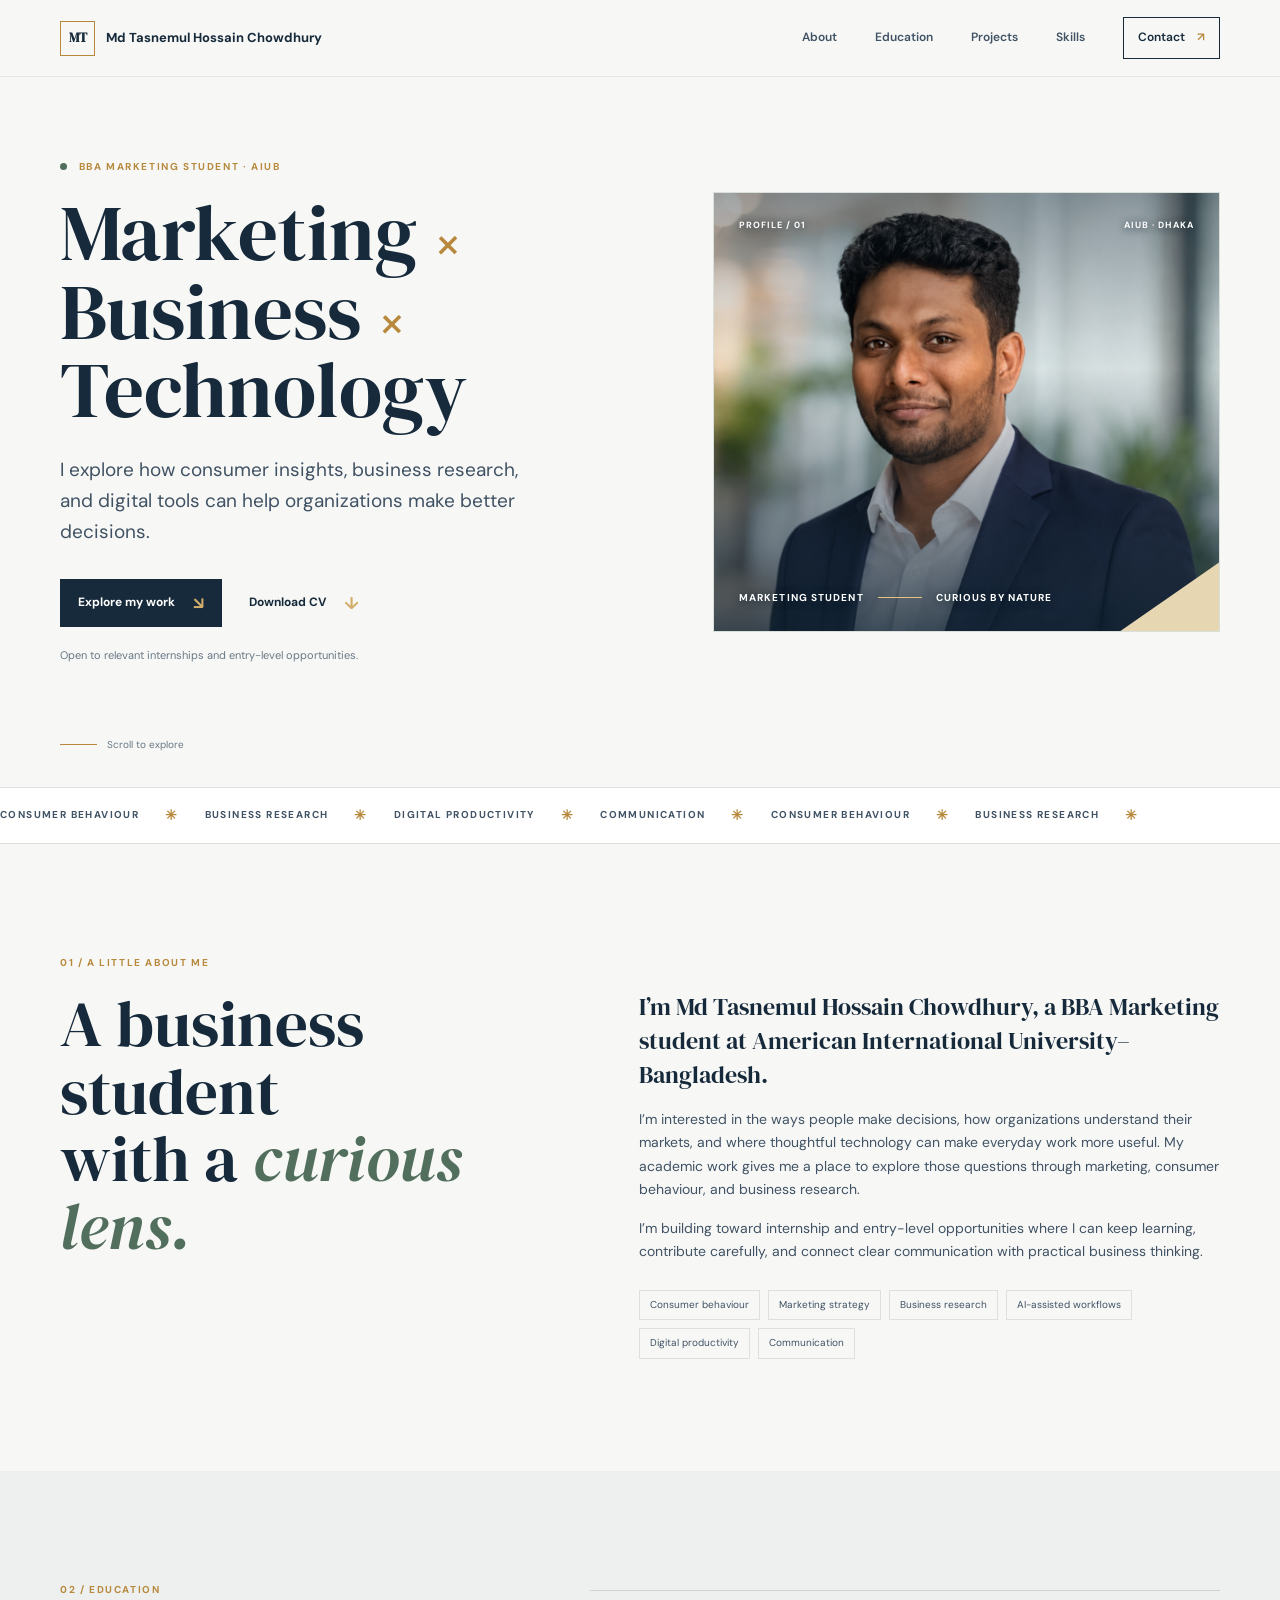
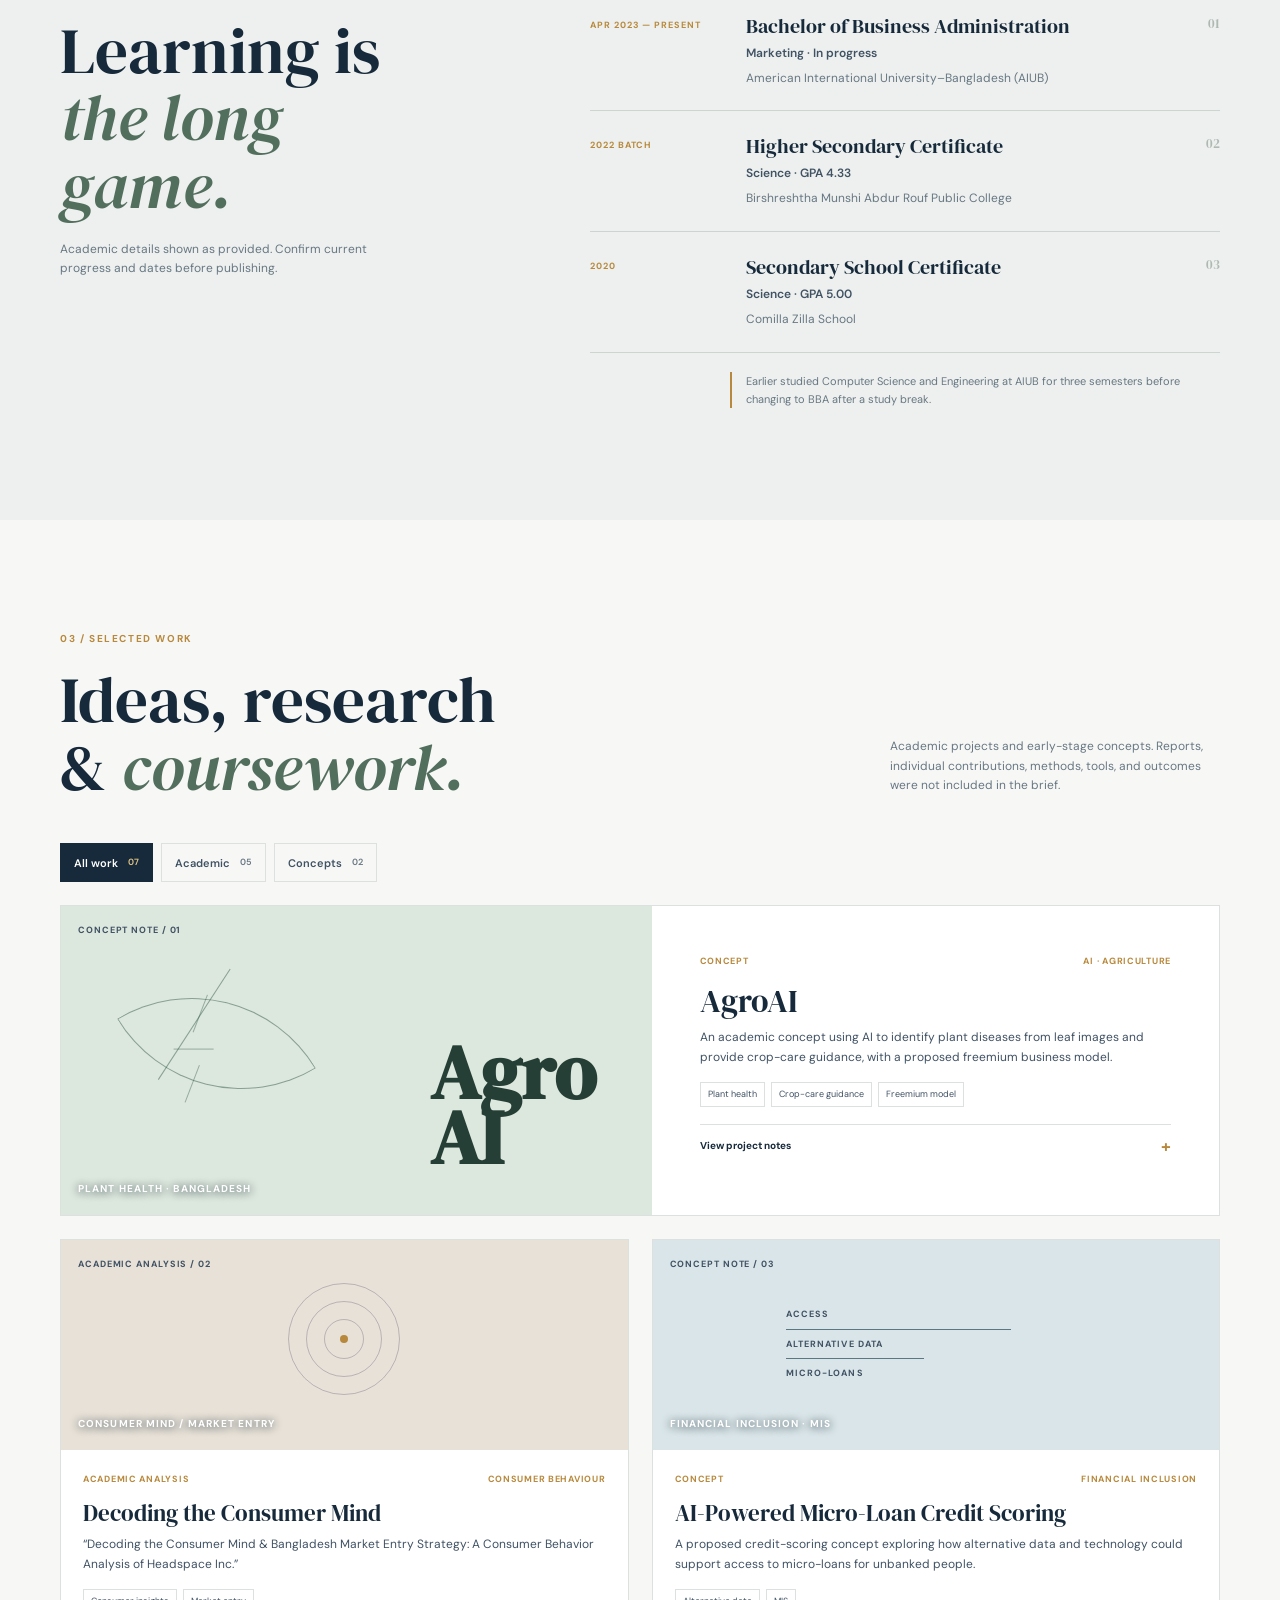
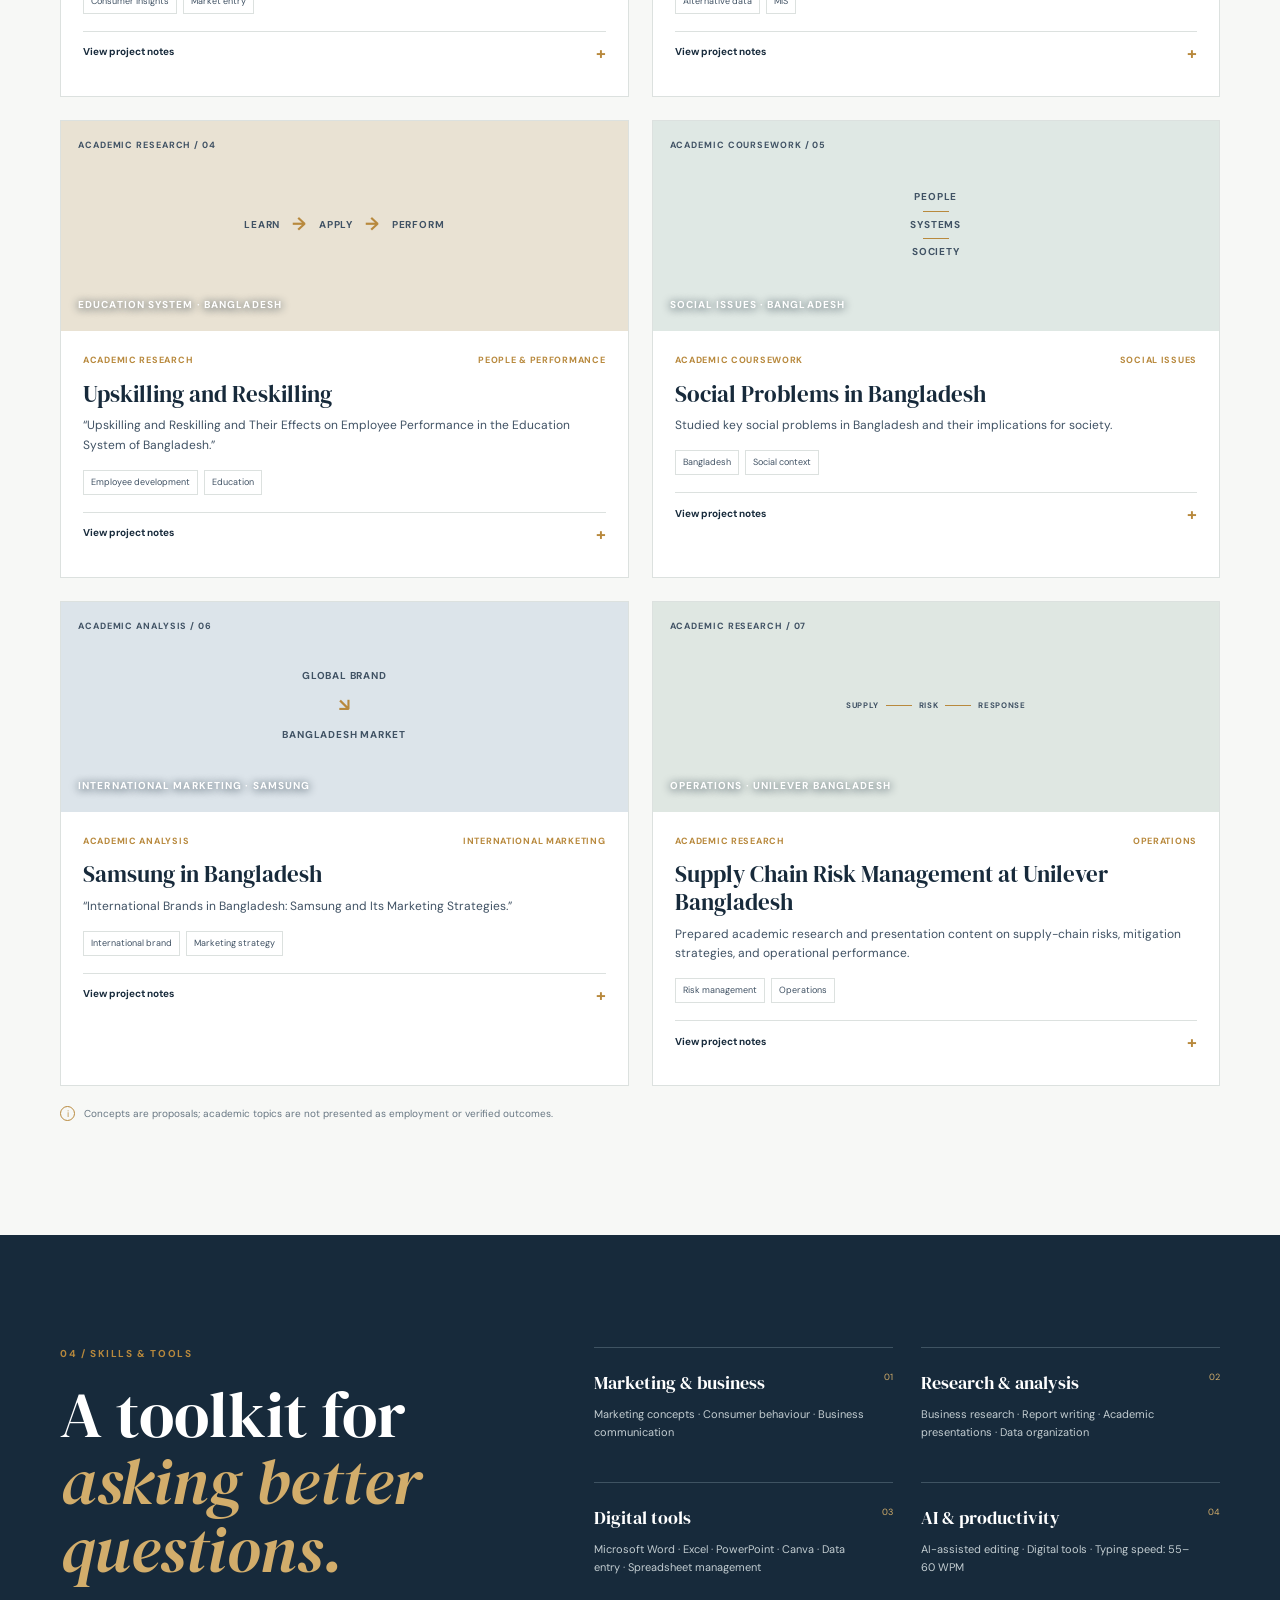
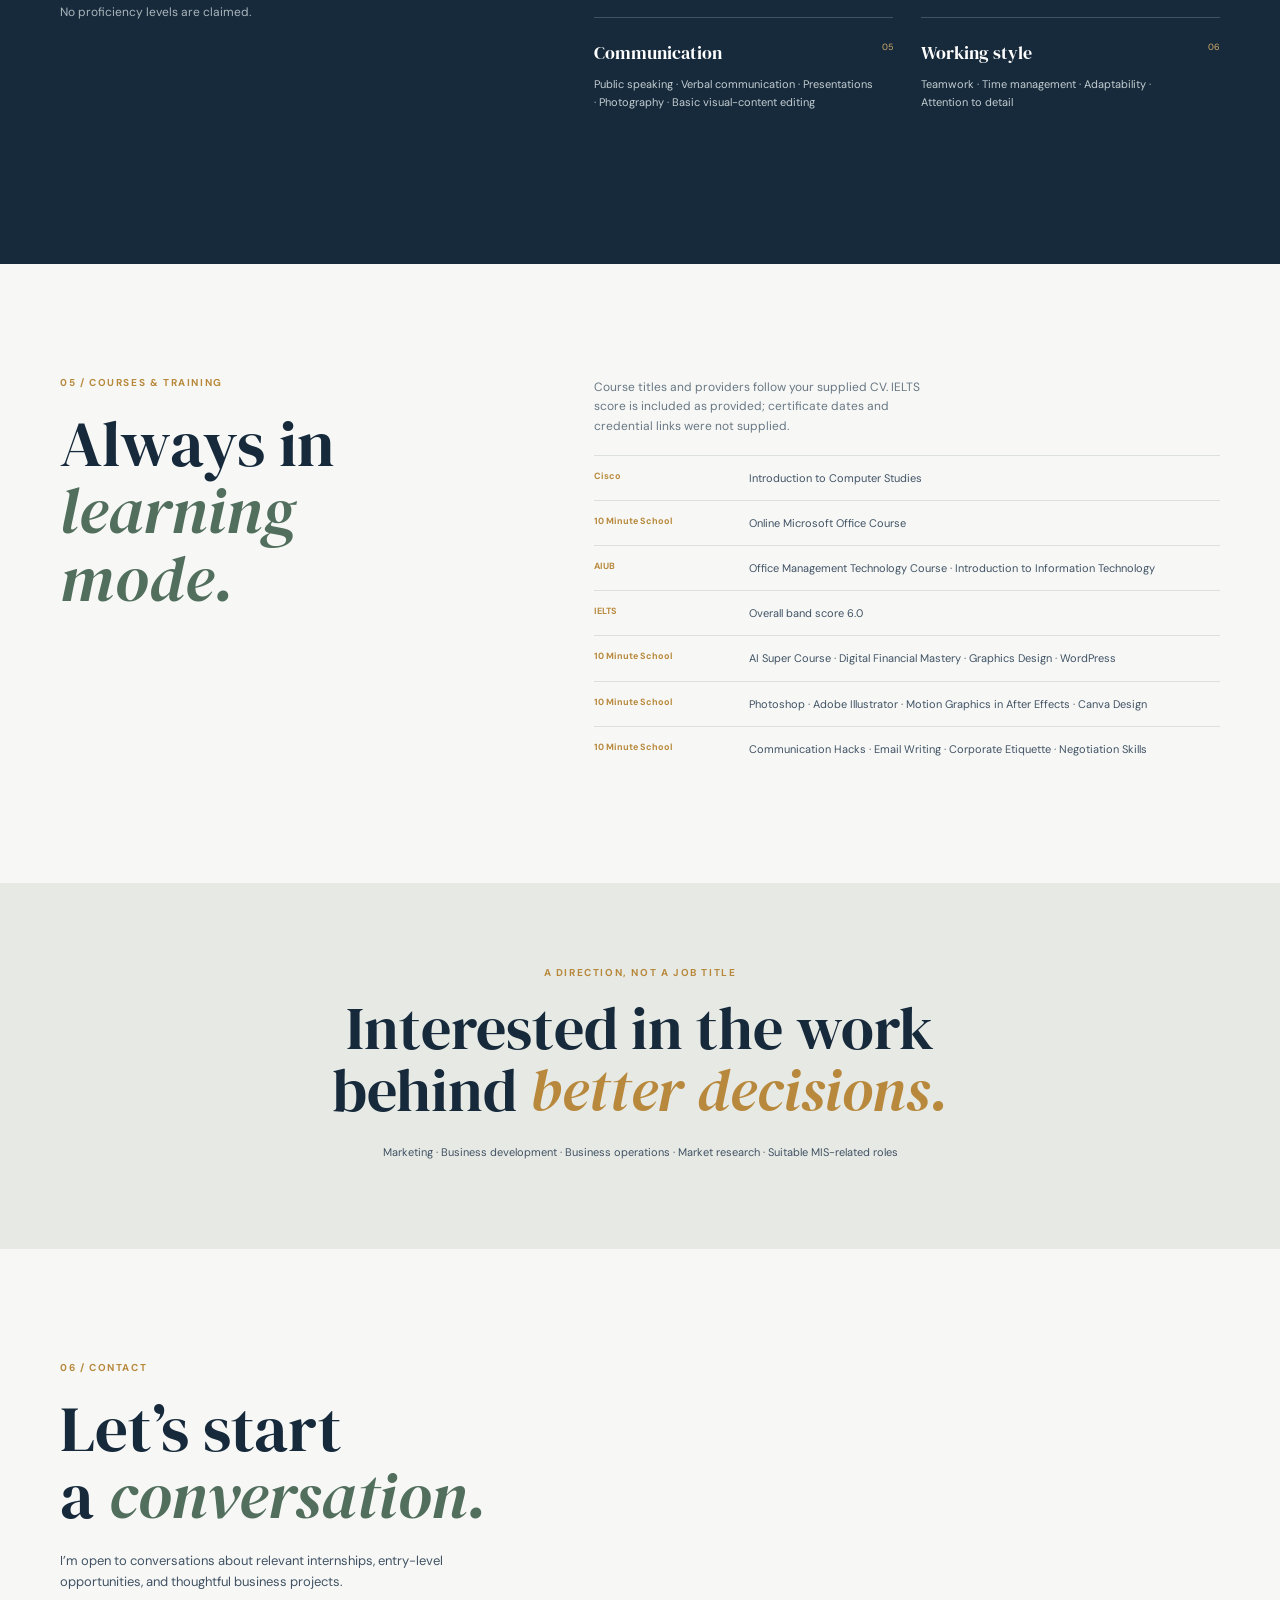
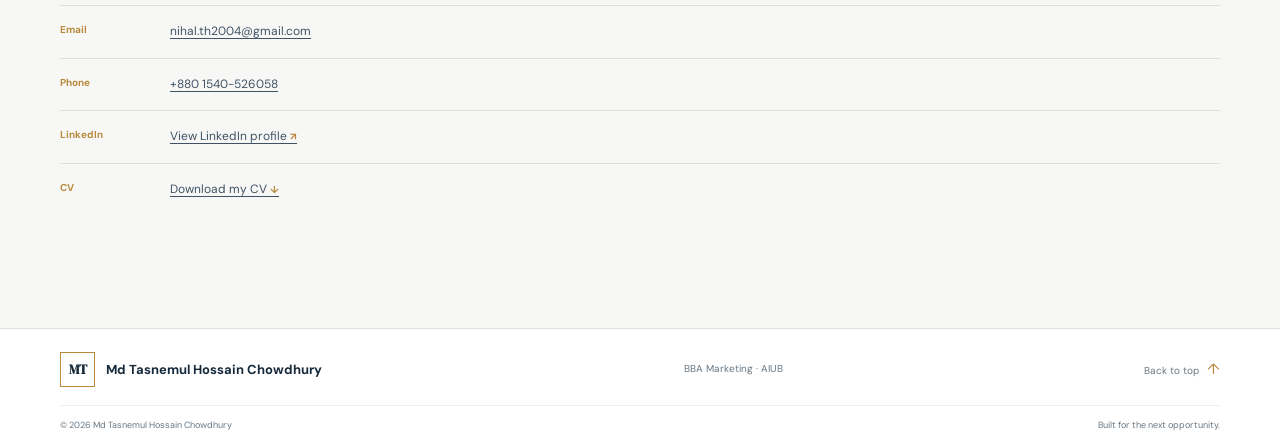
==== commit b8725944: "Add cursor halo element" ====
--- a/index.html
+++ b/index.html
@@ -85,5 +85,6 @@
     <section class="section wrap contact" id="contact" aria-labelledby="contact-title"><div class="contact-intro reveal"><p class="eyebrow">06 / Contact</p><h2 id="contact-title">Let’s start<br>a <em>conversation.</em></h2><p>I’m open to conversations about relevant internships, entry-level opportunities, and thoughtful business projects.</p></div><div class="contact-details reveal"><div><span>Email</span><a href="mailto:nihal.th2004@gmail.com">nihal.th2004@gmail.com</a></div><div><span>Phone</span><a href="tel:+8801540526058">+880 1540-526058</a></div><div><span>LinkedIn</span><a href="https://www.linkedin.com/in/md-tasnemul-hossain-chowdhury-95a2982a0" target="_blank" rel="noopener noreferrer">View LinkedIn profile <span aria-hidden="true">↗</span></a></div><div><span>CV</span><a href="cv.pdf" download="Md-Tasnemul-Hossain-Chowdhury-CV.pdf">Download my CV <span aria-hidden="true">↓</span></a></div></div></section>
   </main>
   <footer class="site-footer"><div class="wrap footer-top"><a class="wordmark" href="#home"><span class="wordmark__mark" aria-hidden="true">MT</span><span>Md Tasnemul Hossain Chowdhury</span></a><p>BBA Marketing · AIUB</p><a href="#home">Back to top <span aria-hidden="true">↑</span></a></div><div class="wrap footer-bottom"><span>© <span id="current-year">2026</span> Md Tasnemul Hossain Chowdhury</span><span>Built for the next opportunity.</span></div></footer>
+  <span class="cursor-halo" aria-hidden="true"></span>
 </body>
 </html>
--- a/styles.css
+++ b/styles.css
@@ -10,6 +10,11 @@
 @media(max-width:700px){html{scroll-padding-top:70px}.wrap{width:calc(100% - 38px)}.header-inner{min-height:67px}.wordmark{font-size:11px}.wordmark>span:last-child{max-width:190px}.menu-toggle{display:inline-flex;min-height:42px;align-items:center;gap:9px;padding:7px 0 7px 10px;border:0;background:transparent;color:var(--ink);cursor:pointer;font-size:11px;font-weight:700}.site-nav{position:absolute;top:100%;right:0;left:0;display:none;align-items:stretch;gap:0;padding:7px 19px 17px;border-bottom:1px solid var(--line);background:var(--paper)}.site-nav.is-open{display:flex;flex-direction:column}.site-nav a{padding:12px 0;border-bottom:1px solid var(--line);font-size:13px}.site-nav .nav-contact{margin-top:10px;padding:10px 12px;border:1px solid var(--ink);text-align:center}.hero{min-height:0;grid-template-columns:1fr;gap:37px;padding-top:69px;padding-bottom:104px}.hero h1{font-size:clamp(53px,12vw,77px)}.hero-art{min-height:330px}.art-monogram{font-size:clamp(135px,39vw,210px)}.scroll-cue{bottom:32px}.marquee-track{gap:18px;padding-block:13px;font-size:9px}.section{padding-block:78px}.split,.education,.skills,.training,.contact{grid-template-columns:1fr;gap:29px}.about-copy{padding-top:0}.about-copy .lead{font-size:22px}.section-title h2,.contact h2{font-size:clamp(43px,11vw,59px)}.title-row{align-items:flex-start;flex-direction:column;gap:12px}.title-row .small-note{margin-top:0}.filters{margin-top:29px}.project-grid{grid-template-columns:1fr;gap:16px}.project-feature{grid-column:auto;grid-template-columns:1fr}.project-feature .project-art{min-height:245px}.project-feature .project-copy{padding:20px}.project-feature h3{font-size:27px}.project-art{min-height:195px}.project-copy dl{grid-template-columns:92px 1fr}.skills{gap:28px}.skill-grid{column-gap:19px}.training{gap:22px}.course-list>div{grid-template-columns:110px 1fr;gap:12px}.opportunity .wrap{padding-block:68px}.opportunity h2{font-size:clamp(39px,9.5vw,54px)}.contact{gap:18px}.contact-details{padding-top:0}}
 @media(max-width:430px){.wrap{width:calc(100% - 32px)}.wordmark>span:last-child{max-width:157px;font-size:10px}.hero{padding-top:54px}.hero h1{font-size:clamp(48px,12vw,57px)}.hero-art{min-height:285px;padding:17px}.art-top,.art-caption{font-size:8px}.education-item{grid-template-columns:1fr 30px;gap:7px 12px}.date{grid-column:1/-1}.item-no{grid-column:2;grid-row:2}.education-item h3{font-size:18px}.skill-grid{grid-template-columns:1fr}.skill{min-height:auto;padding-bottom:21px}.course-list>div{grid-template-columns:1fr;gap:4px}.footer-top{flex-wrap:wrap}.footer-top>p{display:none}.footer-bottom{font-size:8px}}
 @media(prefers-reduced-motion:reduce){*,*:before,*:after{scroll-behavior:auto!important;animation-duration:.01ms!important;animation-iteration-count:1!important;transition-duration:.01ms!important}.js .marquee-track{animation:none}.js .reveal{opacity:1;transform:none}}
+.cursor-halo{position:fixed;z-index:30;top:0;left:0;display:none;width:38px;height:38px;border:1px solid #c9a35eaa;border-radius:50%;opacity:0;pointer-events:none;transform:translate3d(var(--cursor-x,-100px),var(--cursor-y,-100px),0) translate(-50%,-50%);transition:opacity .2s,scale .2s;scale:.78}.cursor-halo:after{position:absolute;top:50%;left:50%;width:4px;height:4px;border-radius:50%;background:var(--gold);content:"";transform:translate(-50%,-50%)}.cursor-halo.is-visible{opacity:.86;scale:1}
+@media(hover:hover) and (pointer:fine) and (prefers-reduced-motion:no-preference){.cursor-halo{display:block}}
+.project-art--photo:after{position:absolute;z-index:1;inset:0;background:linear-gradient(180deg,#10233270 0%,transparent 45%,#102332aa 100%);content:""}.project-art--photo .project-image{position:absolute;inset:0;width:100%;height:100%;object-fit:cover}.project-art--photo .art-label,.project-art--photo .art-caption{z-index:2;color:#fff;text-shadow:0 1px 8px #102332}
+.cursor-halo{position:fixed;z-index:30;top:0;left:0;display:none;width:38px;height:38px;border:1px solid #c9a35eaa;border-radius:50%;opacity:0;pointer-events:none;transform:translate3d(var(--cursor-x,-100px),var(--cursor-y,-100px),0) translate(-50%,-50%);transition:opacity .2s,scale .2s;scale:.78}.cursor-halo:after{position:absolute;top:50%;left:50%;width:4px;height:4px;border-radius:50%;background:var(--gold);content:"";transform:translate(-50%,-50%)}.cursor-halo.is-visible{opacity:.86;scale:1}
+@media(hover:hover) and (pointer:fine) and (prefers-reduced-motion:no-preference){.cursor-halo{display:block}}
 .hero-art{display:flex;flex-direction:column;justify-content:space-between}.hero-art:before{z-index:1;inset:0;width:auto;aspect-ratio:auto;border:0;border-radius:0;background:linear-gradient(180deg,#10233265 0%,transparent 40%,#102332c9 100%)}.hero-art:after{z-index:2;width:20%;height:16%}.profile-photo{position:absolute;inset:0;width:100%;height:100%;object-fit:cover;object-position:center 30%}.art-top,.art-caption{z-index:3;color:white;text-shadow:0 1px 8px #102332}.art-caption{justify-content:flex-start;align-items:center}.art-caption i{width:44px;height:1px;background:#e5c27d}
 .art-social{background:#dfe8e4}.art-samsung{background:#dce4ea}.social-graphic{display:flex;flex-direction:column;align-items:center;gap:5px;margin:auto;color:var(--soft);font-size:10px;font-weight:700;letter-spacing:.08em}.social-graphic i{width:26px;height:1px;background:var(--gold)}.brand-graphic{display:flex;flex-direction:column;align-items:center;gap:6px;margin:auto;color:var(--soft);font-size:10px;font-weight:700;letter-spacing:.08em;text-align:center}.brand-graphic i{color:var(--gold);font-size:18px}
 .contact-details>div>span{color:var(--gold);font-size:10px;font-weight:700}.contact-details a{color:var(--soft);font-size:12px;overflow-wrap:anywhere;text-decoration-thickness:1px;text-underline-offset:3px}.contact-details a:hover{color:var(--ink)}
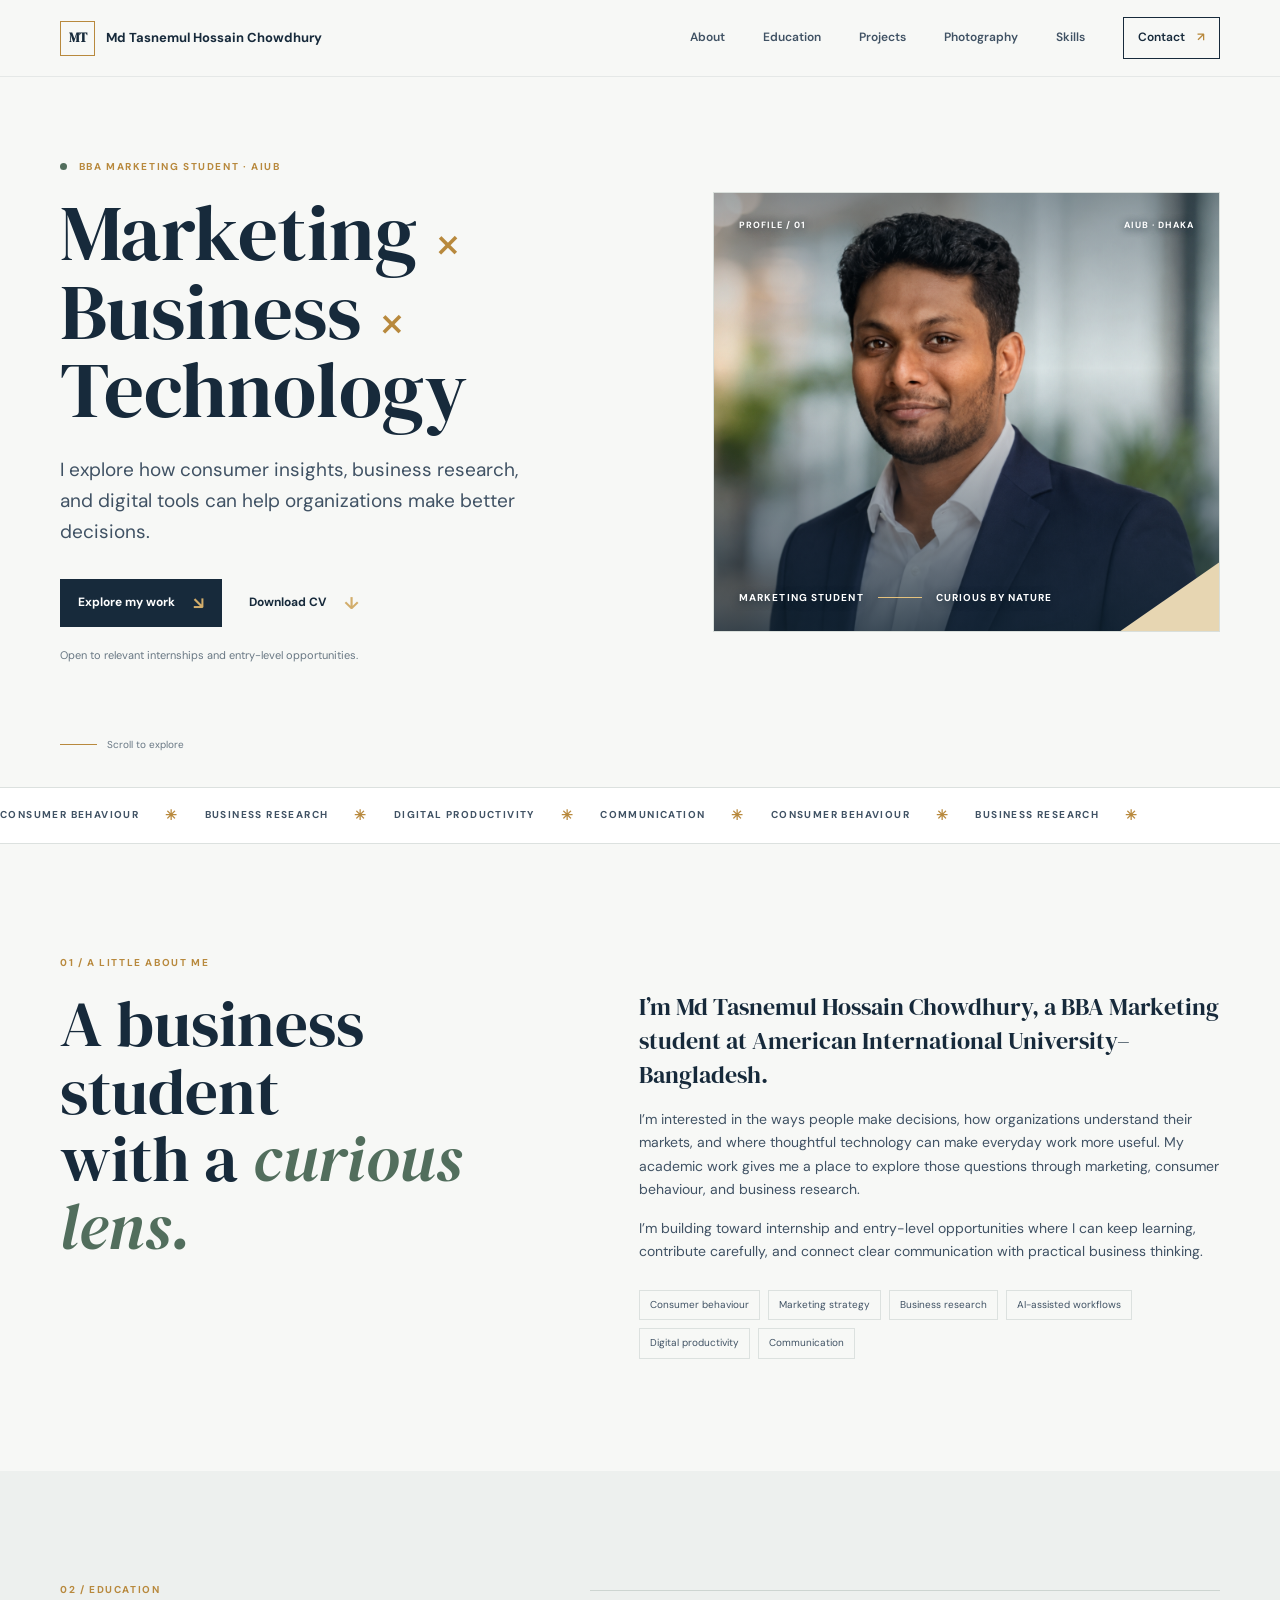
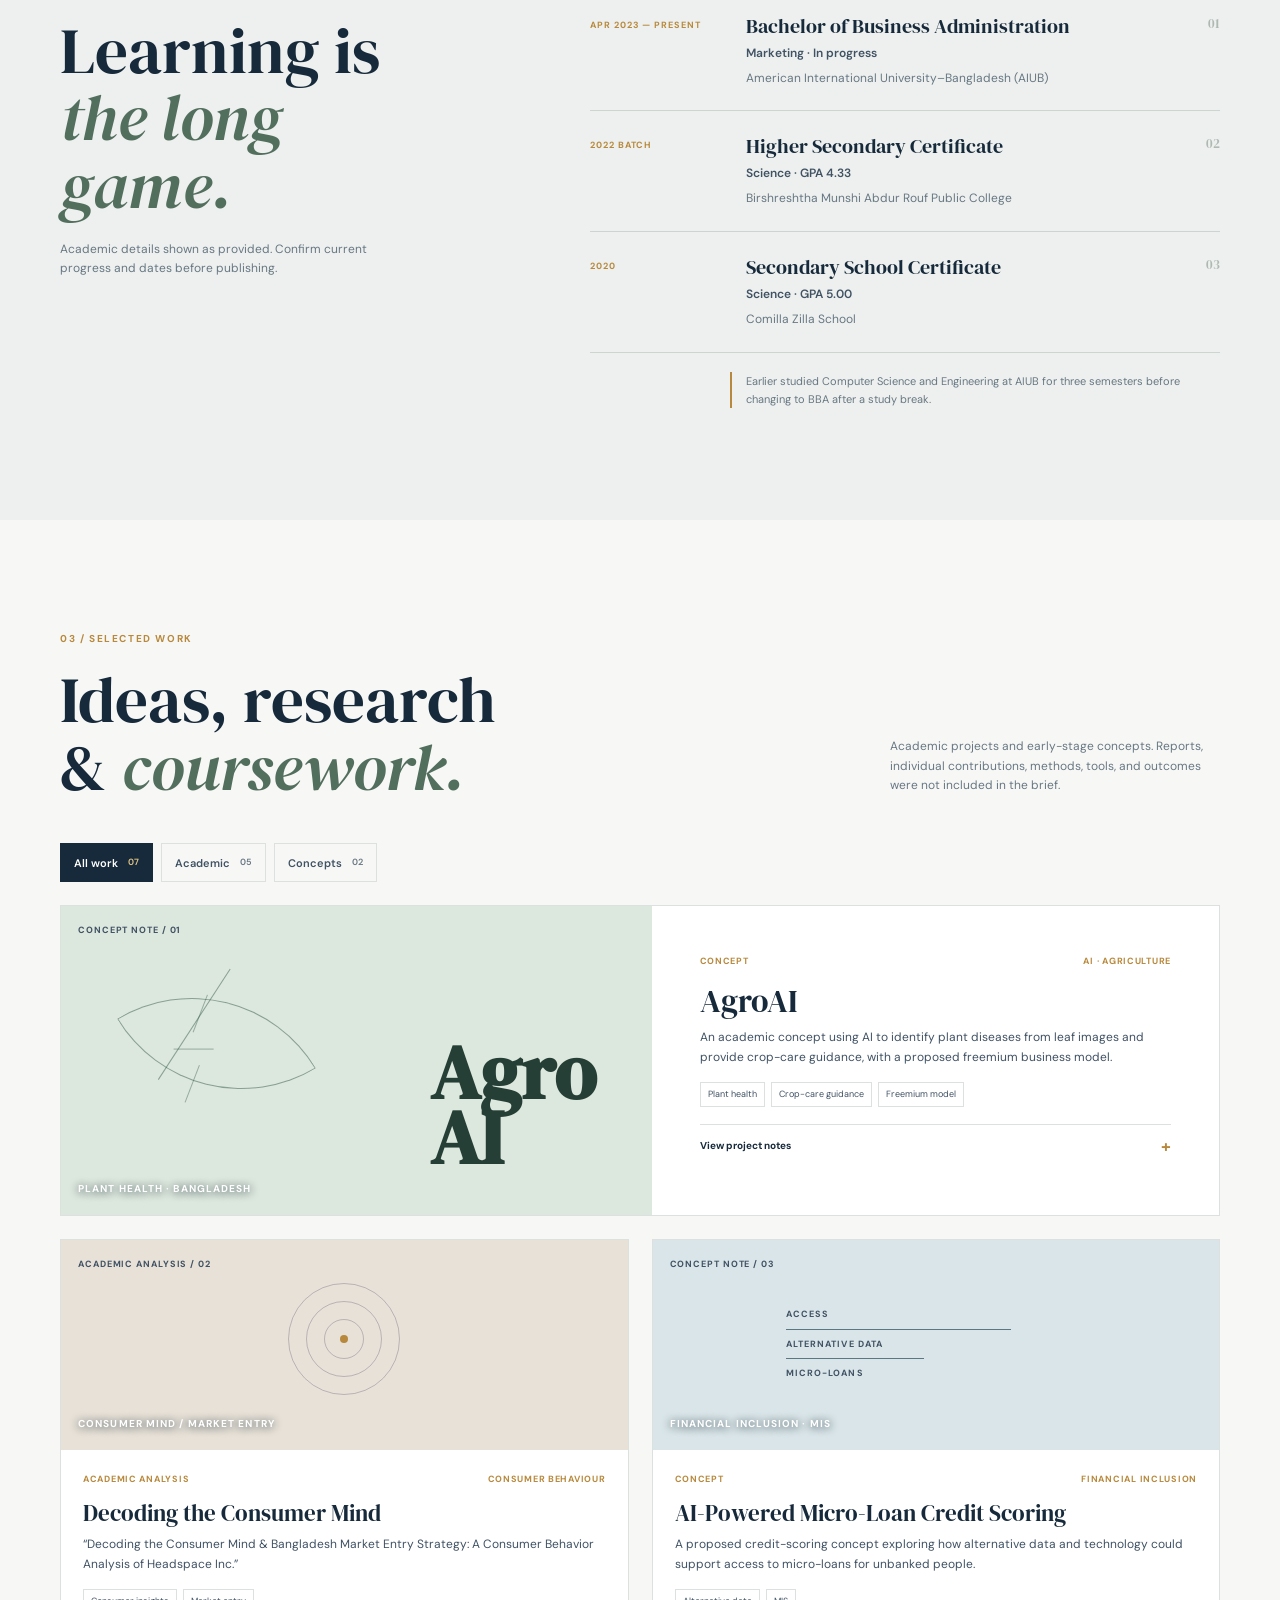
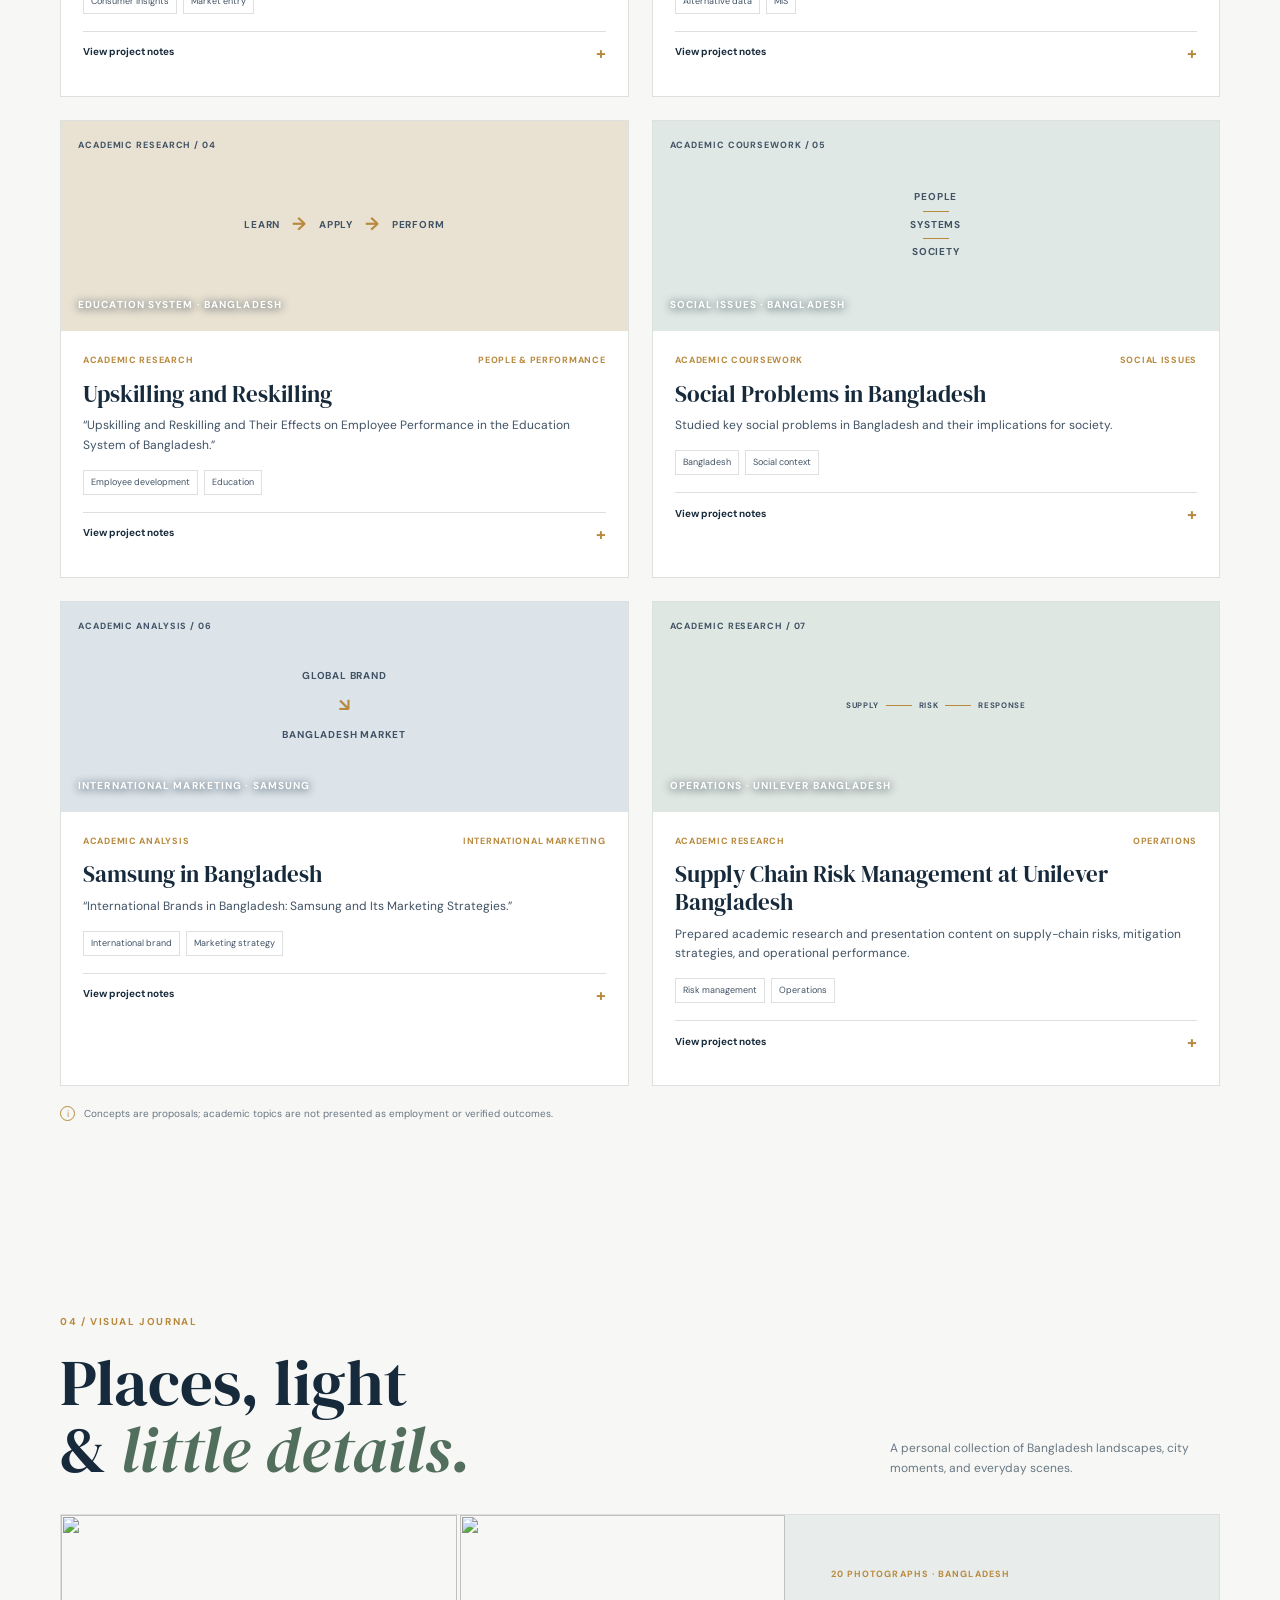
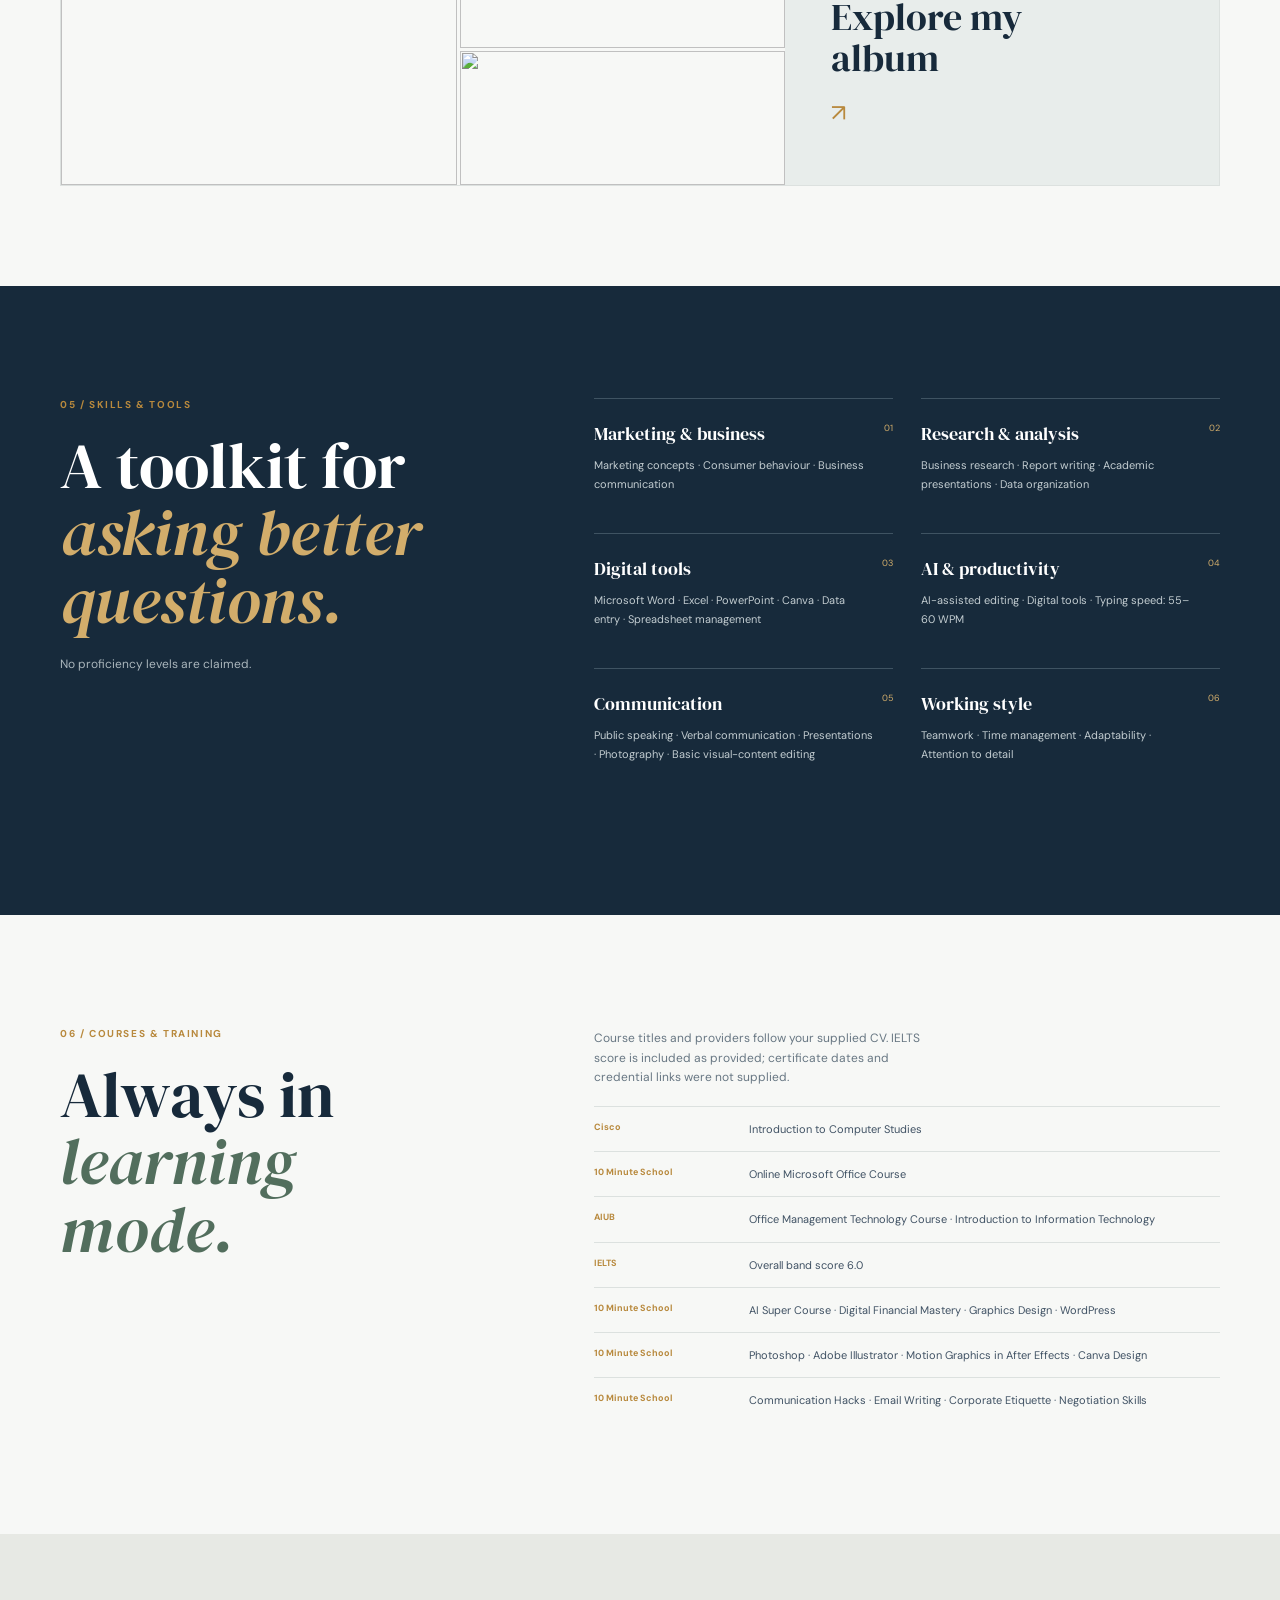
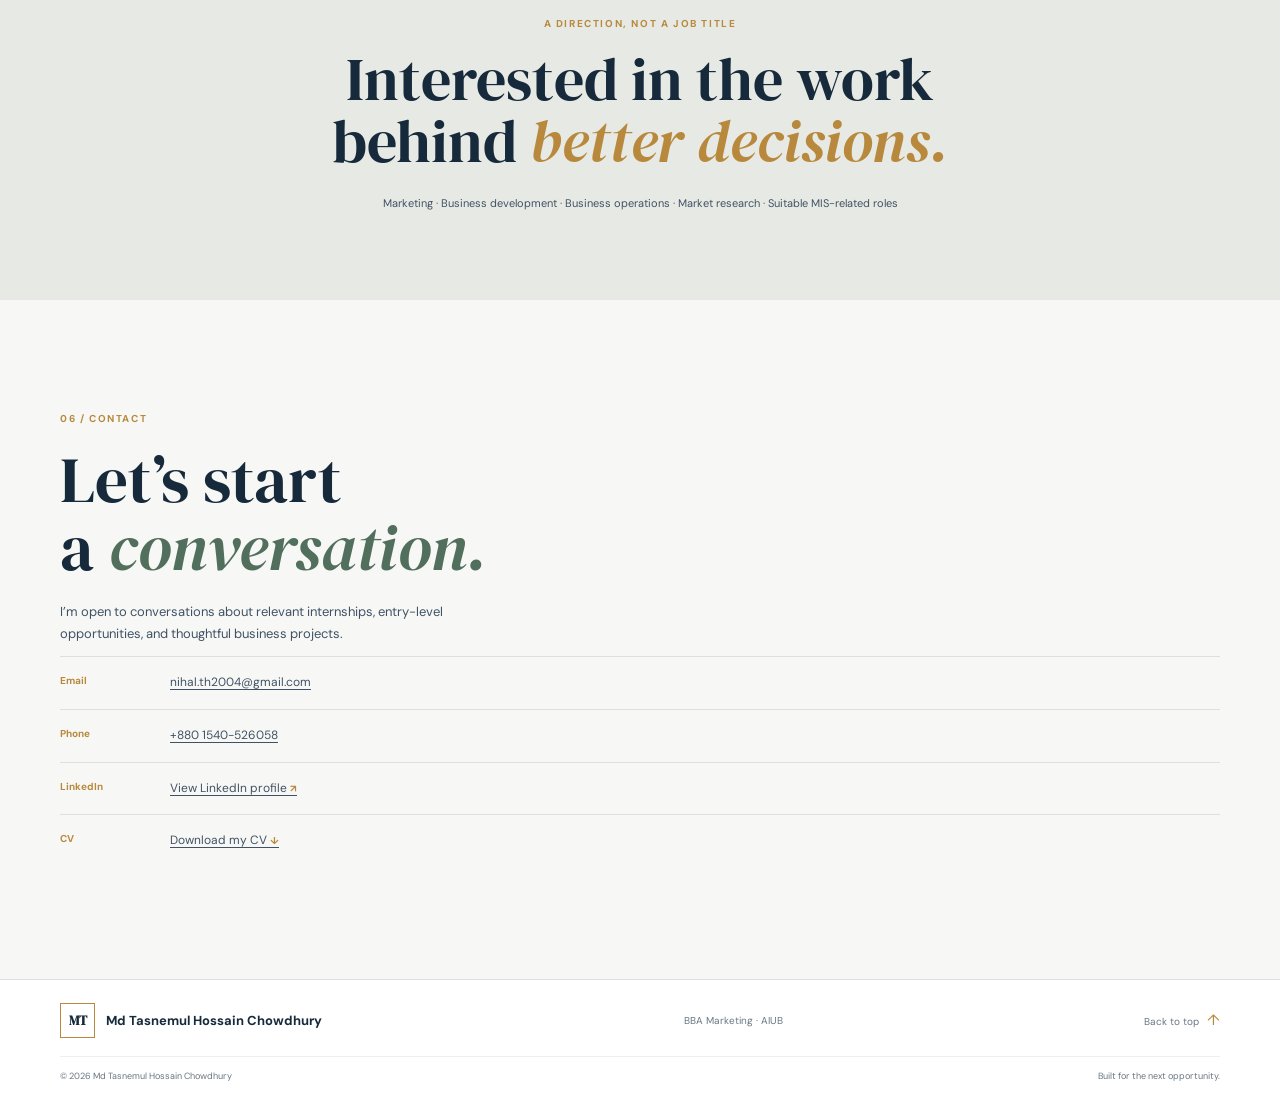
==== commit 10dbc2b0: "Add photography album page" ====
--- a/index.html
+++ b/index.html
@@ -22,7 +22,7 @@
       <a class="wordmark" href="#home" aria-label="Md Tasnemul Hossain Chowdhury, home"><span class="wordmark__mark" aria-hidden="true">MT</span><span>Md Tasnemul Hossain Chowdhury</span></a>
       <button class="menu-toggle" type="button" aria-expanded="false" aria-controls="primary-navigation"><span aria-hidden="true">☰</span> Menu</button>
       <nav class="site-nav" id="primary-navigation" aria-label="Main navigation">
-        <a href="#about">About</a><a href="#education">Education</a><a href="#projects">Projects</a><a href="#skills">Skills</a><a class="nav-contact" href="#contact">Contact <span aria-hidden="true">↗</span></a>
+        <a href="#about">About</a><a href="#education">Education</a><a href="#projects">Projects</a><a href="album.html">Photography</a><a href="#skills">Skills</a><a class="nav-contact" href="#contact">Contact <span aria-hidden="true">↗</span></a>
       </nav>
     </div>
   </header>
@@ -74,11 +74,19 @@
       <p class="project-footnote"><span aria-hidden="true">i</span> Concepts are proposals; academic topics are not presented as employment or verified outcomes.</p>
     </section>
 
-    <section class="dark-band" id="skills" aria-labelledby="skills-title"><div class="section wrap split skills"><div class="section-title reveal"><p class="eyebrow">04 / Skills &amp; tools</p><h2 id="skills-title">A toolkit for<br><em>asking better questions.</em></h2><p class="small-note">No proficiency levels are claimed.</p></div><div class="skill-grid">
+    <section class="section wrap album-promo" aria-labelledby="album-title">
+      <div class="section-title title-row reveal"><div><p class="eyebrow">04 / Visual journal</p><h2 id="album-title">Places, light<br>&amp; <em>little details.</em></h2></div><p class="small-note">A personal collection of Bangladesh landscapes, city moments, and everyday scenes.</p></div>
+      <a class="album-feature reveal" href="album.html" aria-label="Explore the photography album">
+        <div class="album-preview" aria-hidden="true"><img src="images/photography/dhaka-bridge-sunset.jpg" alt="" loading="lazy"><img src="images/photography/flower-lined-street.jpg" alt="" loading="lazy"><img src="images/photography/sunset-fishing-boat.jpg" alt="" loading="lazy"></div>
+        <div class="album-feature__copy"><span class="album-feature__label">20 photographs · Bangladesh</span><strong>Explore my album</strong><span class="album-feature__arrow" aria-hidden="true">↗</span></div>
+      </a>
+    </section>
+
+    <section class="dark-band" id="skills" aria-labelledby="skills-title"><div class="section wrap split skills"><div class="section-title reveal"><p class="eyebrow">05 / Skills &amp; tools</p><h2 id="skills-title">A toolkit for<br><em>asking better questions.</em></h2><p class="small-note">No proficiency levels are claimed.</p></div><div class="skill-grid">
       <article class="skill reveal"><span>01</span><h3>Marketing &amp; business</h3><p>Marketing concepts · Consumer behaviour · Business communication</p></article><article class="skill reveal"><span>02</span><h3>Research &amp; analysis</h3><p>Business research · Report writing · Academic presentations · Data organization</p></article><article class="skill reveal"><span>03</span><h3>Digital tools</h3><p>Microsoft Word · Excel · PowerPoint · Canva · Data entry · Spreadsheet management</p></article><article class="skill reveal"><span>04</span><h3>AI &amp; productivity</h3><p>AI-assisted editing · Digital tools · Typing speed: 55–60 WPM</p></article><article class="skill reveal"><span>05</span><h3>Communication</h3><p>Public speaking · Verbal communication · Presentations · Photography · Basic visual-content editing</p></article><article class="skill reveal"><span>06</span><h3>Working style</h3><p>Teamwork · Time management · Adaptability · Attention to detail</p></article>
     </div></div></section>
 
-    <section class="section wrap split training" id="training" aria-labelledby="training-title"><div class="section-title reveal"><p class="eyebrow">05 / Courses &amp; training</p><h2 id="training-title">Always in<br><em>learning mode.</em></h2></div><div class="training-copy reveal"><p class="small-note">Course titles and providers follow your supplied CV. IELTS score is included as provided; certificate dates and credential links were not supplied.</p><div class="course-list"><div><span>Cisco</span><p>Introduction to Computer Studies</p></div><div><span>10 Minute School</span><p>Online Microsoft Office Course</p></div><div><span>AIUB</span><p>Office Management Technology Course · Introduction to Information Technology</p></div><div><span>IELTS</span><p>Overall band score 6.0</p></div><div><span>10 Minute School</span><p>AI Super Course · Digital Financial Mastery · Graphics Design · WordPress</p></div><div><span>10 Minute School</span><p>Photoshop · Adobe Illustrator · Motion Graphics in After Effects · Canva Design</p></div><div><span>10 Minute School</span><p>Communication Hacks · Email Writing · Corporate Etiquette · Negotiation Skills</p></div></div></div></section>
+    <section class="section wrap split training" id="training" aria-labelledby="training-title"><div class="section-title reveal"><p class="eyebrow">06 / Courses &amp; training</p><h2 id="training-title">Always in<br><em>learning mode.</em></h2></div><div class="training-copy reveal"><p class="small-note">Course titles and providers follow your supplied CV. IELTS score is included as provided; certificate dates and credential links were not supplied.</p><div class="course-list"><div><span>Cisco</span><p>Introduction to Computer Studies</p></div><div><span>10 Minute School</span><p>Online Microsoft Office Course</p></div><div><span>AIUB</span><p>Office Management Technology Course · Introduction to Information Technology</p></div><div><span>IELTS</span><p>Overall band score 6.0</p></div><div><span>10 Minute School</span><p>AI Super Course · Digital Financial Mastery · Graphics Design · WordPress</p></div><div><span>10 Minute School</span><p>Photoshop · Adobe Illustrator · Motion Graphics in After Effects · Canva Design</p></div><div><span>10 Minute School</span><p>Communication Hacks · Email Writing · Corporate Etiquette · Negotiation Skills</p></div></div></div></section>
 
     <section class="opportunity"><div class="wrap reveal"><p class="eyebrow">A direction, not a job title</p><h2>Interested in the work<br>behind <em>better decisions.</em></h2><p>Marketing · Business development · Business operations · Market research · Suitable MIS-related roles</p></div></section>
 
--- a/styles.css
+++ b/styles.css
@@ -10,8 +10,10 @@
 @media(max-width:700px){html{scroll-padding-top:70px}.wrap{width:calc(100% - 38px)}.header-inner{min-height:67px}.wordmark{font-size:11px}.wordmark>span:last-child{max-width:190px}.menu-toggle{display:inline-flex;min-height:42px;align-items:center;gap:9px;padding:7px 0 7px 10px;border:0;background:transparent;color:var(--ink);cursor:pointer;font-size:11px;font-weight:700}.site-nav{position:absolute;top:100%;right:0;left:0;display:none;align-items:stretch;gap:0;padding:7px 19px 17px;border-bottom:1px solid var(--line);background:var(--paper)}.site-nav.is-open{display:flex;flex-direction:column}.site-nav a{padding:12px 0;border-bottom:1px solid var(--line);font-size:13px}.site-nav .nav-contact{margin-top:10px;padding:10px 12px;border:1px solid var(--ink);text-align:center}.hero{min-height:0;grid-template-columns:1fr;gap:37px;padding-top:69px;padding-bottom:104px}.hero h1{font-size:clamp(53px,12vw,77px)}.hero-art{min-height:330px}.art-monogram{font-size:clamp(135px,39vw,210px)}.scroll-cue{bottom:32px}.marquee-track{gap:18px;padding-block:13px;font-size:9px}.section{padding-block:78px}.split,.education,.skills,.training,.contact{grid-template-columns:1fr;gap:29px}.about-copy{padding-top:0}.about-copy .lead{font-size:22px}.section-title h2,.contact h2{font-size:clamp(43px,11vw,59px)}.title-row{align-items:flex-start;flex-direction:column;gap:12px}.title-row .small-note{margin-top:0}.filters{margin-top:29px}.project-grid{grid-template-columns:1fr;gap:16px}.project-feature{grid-column:auto;grid-template-columns:1fr}.project-feature .project-art{min-height:245px}.project-feature .project-copy{padding:20px}.project-feature h3{font-size:27px}.project-art{min-height:195px}.project-copy dl{grid-template-columns:92px 1fr}.skills{gap:28px}.skill-grid{column-gap:19px}.training{gap:22px}.course-list>div{grid-template-columns:110px 1fr;gap:12px}.opportunity .wrap{padding-block:68px}.opportunity h2{font-size:clamp(39px,9.5vw,54px)}.contact{gap:18px}.contact-details{padding-top:0}}
 @media(max-width:430px){.wrap{width:calc(100% - 32px)}.wordmark>span:last-child{max-width:157px;font-size:10px}.hero{padding-top:54px}.hero h1{font-size:clamp(48px,12vw,57px)}.hero-art{min-height:285px;padding:17px}.art-top,.art-caption{font-size:8px}.education-item{grid-template-columns:1fr 30px;gap:7px 12px}.date{grid-column:1/-1}.item-no{grid-column:2;grid-row:2}.education-item h3{font-size:18px}.skill-grid{grid-template-columns:1fr}.skill{min-height:auto;padding-bottom:21px}.course-list>div{grid-template-columns:1fr;gap:4px}.footer-top{flex-wrap:wrap}.footer-top>p{display:none}.footer-bottom{font-size:8px}}
 @media(prefers-reduced-motion:reduce){*,*:before,*:after{scroll-behavior:auto!important;animation-duration:.01ms!important;animation-iteration-count:1!important;transition-duration:.01ms!important}.js .marquee-track{animation:none}.js .reveal{opacity:1;transform:none}}
-.cursor-halo{position:fixed;z-index:30;top:0;left:0;display:none;width:38px;height:38px;border:1px solid #c9a35eaa;border-radius:50%;opacity:0;pointer-events:none;transform:translate3d(var(--cursor-x,-100px),var(--cursor-y,-100px),0) translate(-50%,-50%);transition:opacity .2s,scale .2s;scale:.78}.cursor-halo:after{position:absolute;top:50%;left:50%;width:4px;height:4px;border-radius:50%;background:var(--gold);content:"";transform:translate(-50%,-50%)}.cursor-halo.is-visible{opacity:.86;scale:1}
+.cursor-halo{position:fixed;z-index:30;top:0;left:0;display:none;width:38px;height:38px;border:1px solid #c9a35eaa;border-radius:50%;visibility:hidden;pointer-events:none;transform:translate3d(var(--cursor-x,-100px),var(--cursor-y,-100px),0) translate(-50%,-50%);transition:scale .2s;scale:.78}.cursor-halo:after{position:absolute;top:50%;left:50%;width:4px;height:4px;border-radius:50%;background:var(--gold);content:"";transform:translate(-50%,-50%)}.cursor-halo.is-visible{visibility:visible;scale:1}
 @media(hover:hover) and (pointer:fine) and (prefers-reduced-motion:no-preference){.cursor-halo{display:block}}
+.album-promo{padding-top:80px;padding-bottom:100px}.album-feature{display:grid;grid-template-columns:1.25fr .75fr;min-height:270px;margin-top:30px;overflow:hidden;border:1px solid var(--line);background:#e8edeb;text-decoration:none}.album-preview{display:grid;min-height:270px;grid-template-columns:1.1fr .9fr;grid-template-rows:1fr 1fr;gap:3px;overflow:hidden;background:var(--paper)}.album-preview img{width:100%;height:100%;min-height:0;object-fit:cover;transition:transform .5s}.album-preview img:first-child{grid-row:span 2}.album-feature:hover .album-preview img{transform:scale(1.025)}.album-feature__copy{position:relative;display:flex;flex-direction:column;align-items:flex-start;justify-content:center;gap:14px;padding:clamp(22px,4vw,46px)}.album-feature__label{color:var(--gold);font-size:9px;font-weight:700;letter-spacing:.12em;text-transform:uppercase}.album-feature__copy strong{max-width:300px;font-family:var(--serif);font-size:clamp(28px,3vw,40px);font-weight:400;line-height:1.08}.album-feature__arrow{color:var(--gold);font-size:24px;transition:transform .2s}.album-feature:hover .album-feature__arrow{transform:translate(4px,-4px)}
+@media(max-width:700px){.album-promo{padding-block:68px}.album-feature{grid-template-columns:1fr}.album-preview{min-height:210px;max-height:250px}.album-feature__copy{min-height:180px}}
 .project-art--photo:after{position:absolute;z-index:1;inset:0;background:linear-gradient(180deg,#10233270 0%,transparent 45%,#102332aa 100%);content:""}.project-art--photo .project-image{position:absolute;inset:0;width:100%;height:100%;object-fit:cover}.project-art--photo .art-label,.project-art--photo .art-caption{z-index:2;color:#fff;text-shadow:0 1px 8px #102332}
 .cursor-halo{position:fixed;z-index:30;top:0;left:0;display:none;width:38px;height:38px;border:1px solid #c9a35eaa;border-radius:50%;opacity:0;pointer-events:none;transform:translate3d(var(--cursor-x,-100px),var(--cursor-y,-100px),0) translate(-50%,-50%);transition:opacity .2s,scale .2s;scale:.78}.cursor-halo:after{position:absolute;top:50%;left:50%;width:4px;height:4px;border-radius:50%;background:var(--gold);content:"";transform:translate(-50%,-50%)}.cursor-halo.is-visible{opacity:.86;scale:1}
 @media(hover:hover) and (pointer:fine) and (prefers-reduced-motion:no-preference){.cursor-halo{display:block}}
